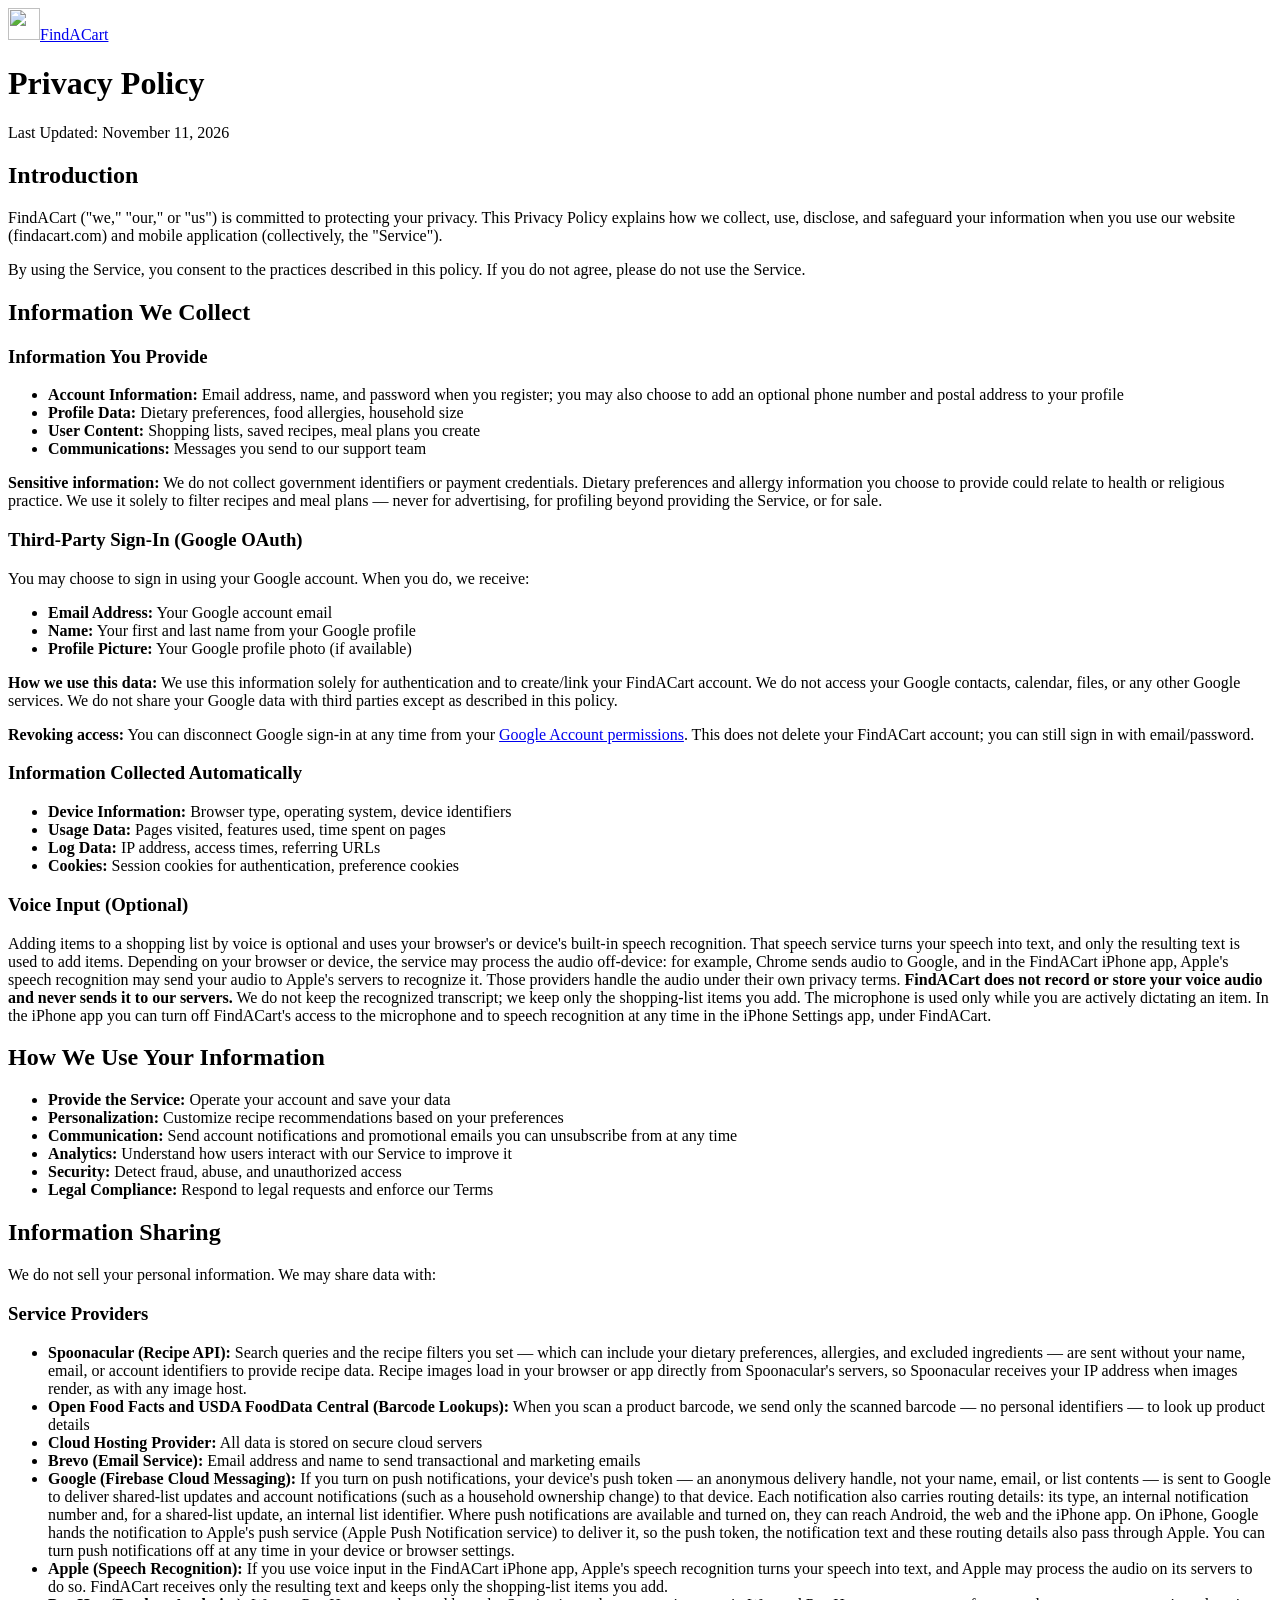
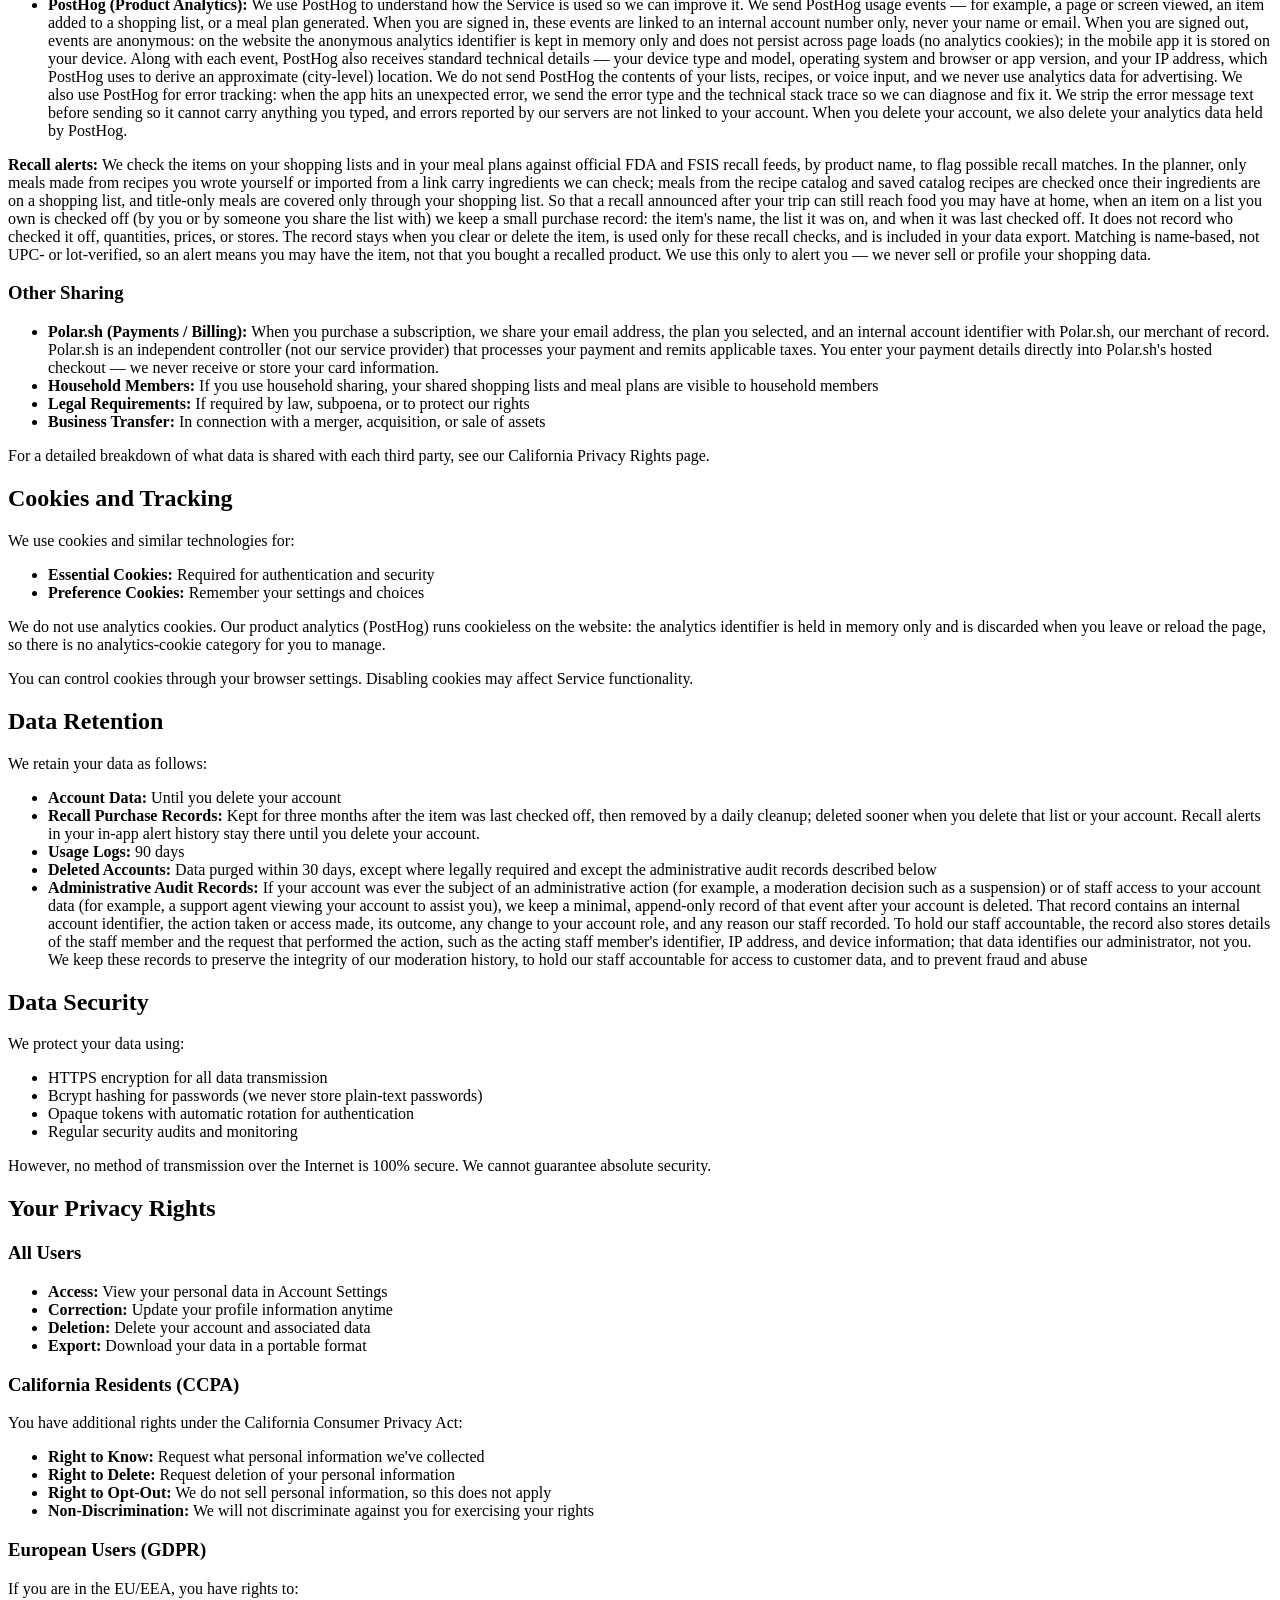
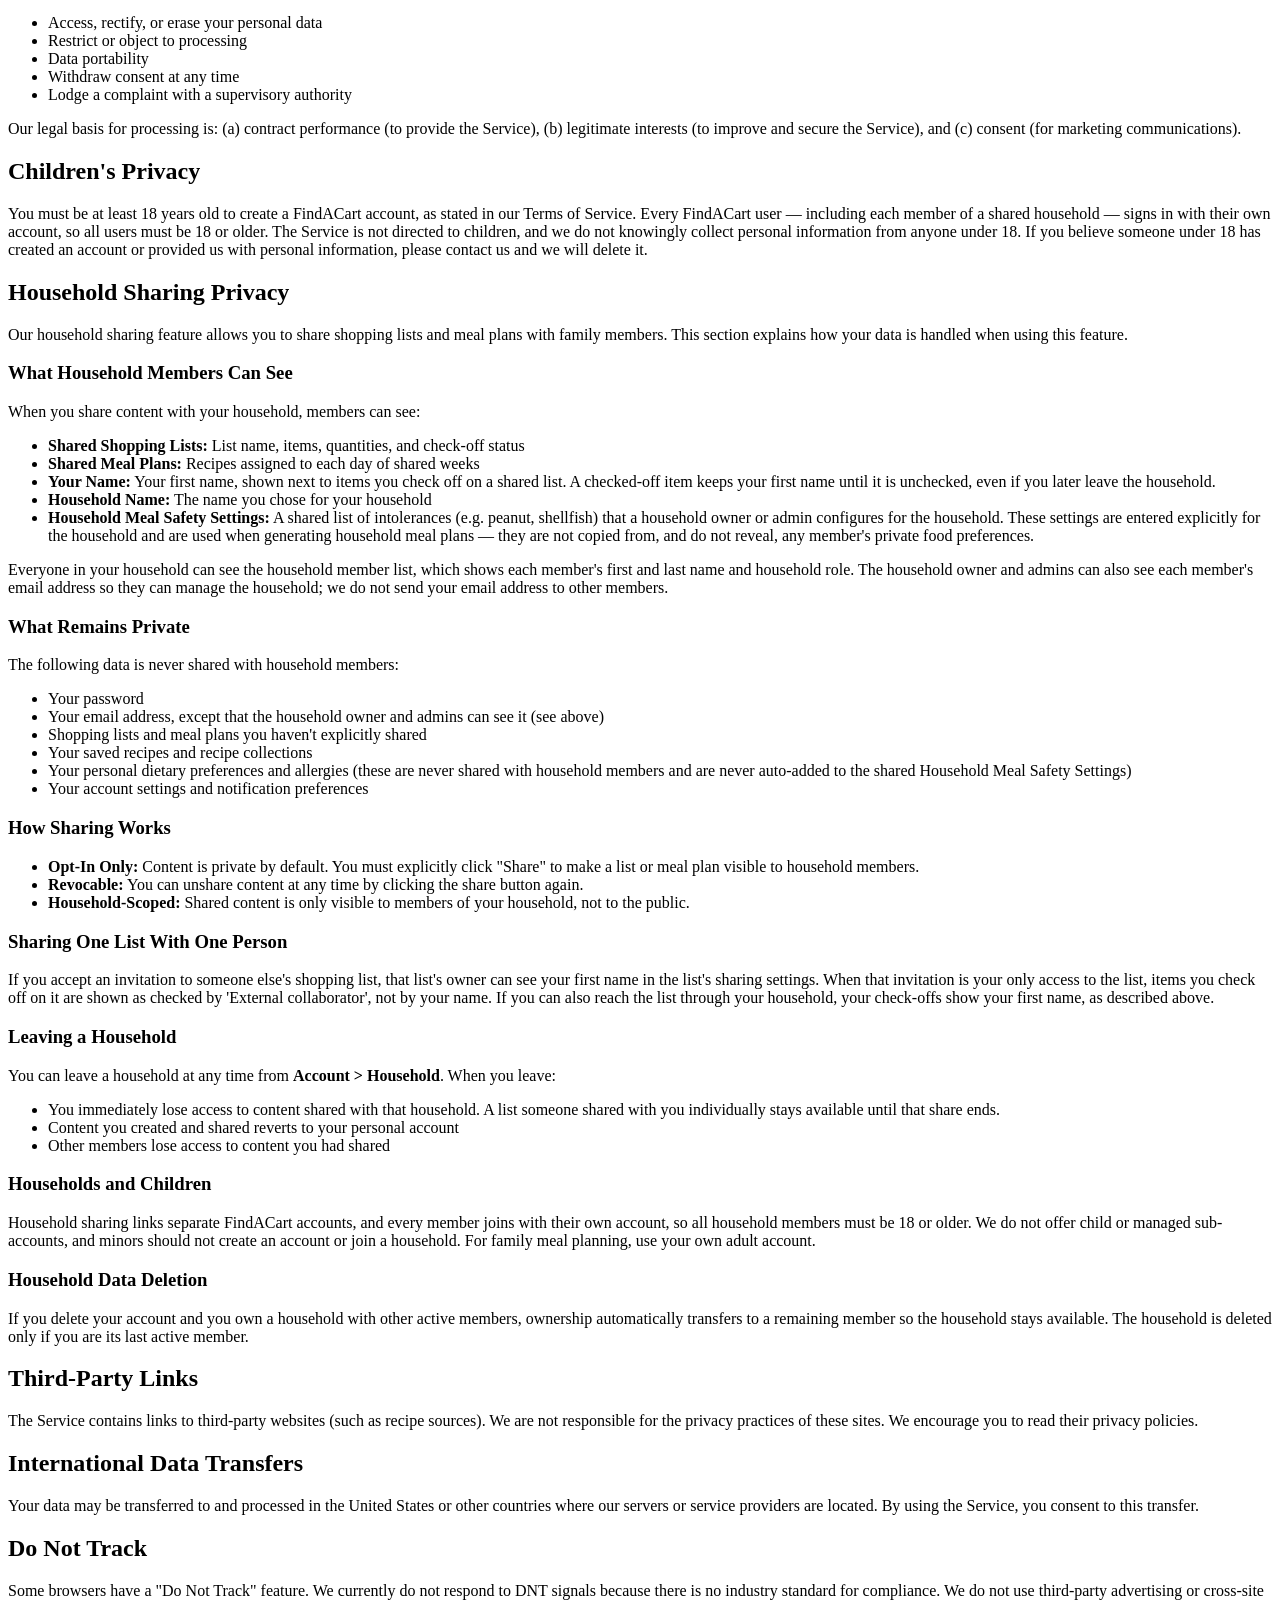
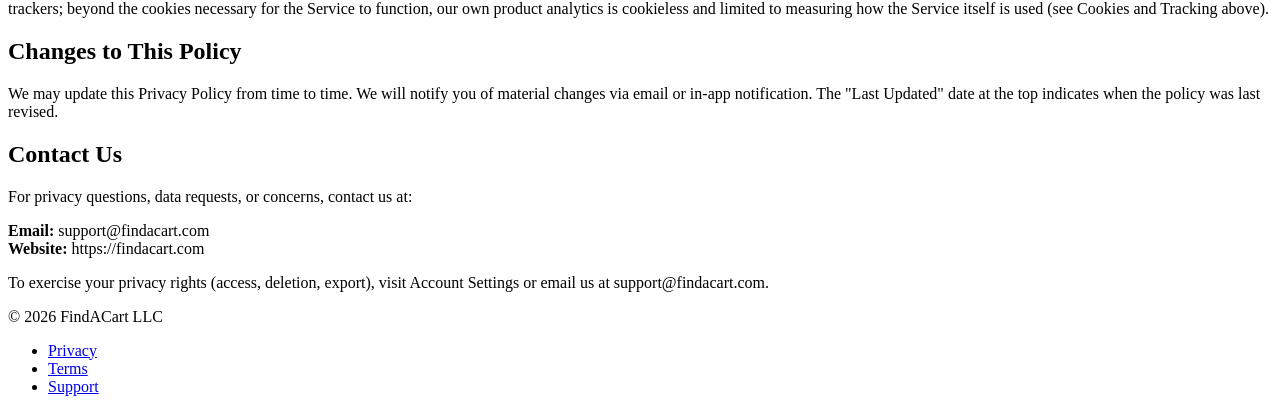
==== privacy/index.html @ 0ab5ac1d "fix: drop switched-off features from the privacy policy and terms Co-Authored-By: Claude Opus 5.5 <n" ====
<!doctype html>
<html lang="en">
<head>
<meta charset="utf-8">
<meta name="viewport" content="width=device-width, initial-scale=1">
<title>Privacy Policy - FindACart</title>
<meta name="description" content="Read FindACart's Privacy Policy to understand how we collect, use, and protect your personal data. Covers our website and mobile app.">
<meta name="robots" content="index, follow">
<link rel="canonical" href="https://findacart.com/privacy">
<meta property="og:type" content="website">
<meta property="og:url" content="https://findacart.com/privacy">
<meta property="og:title" content="Privacy Policy - FindACart">
<meta property="og:description" content="Read FindACart's Privacy Policy to understand how we collect, use, and protect your personal data. Covers our website and mobile app.">
<meta property="og:site_name" content="FindACart">
<meta name="theme-color" content="#fbf7f0" media="(prefers-color-scheme: light)">
<meta name="theme-color" content="#1c1a17" media="(prefers-color-scheme: dark)">
<link rel="icon" href="/favicon.svg" type="image/svg+xml">
<link rel="apple-touch-icon" href="/apple-touch-icon.png">
<link rel="preload" href="/fonts/AtkinsonHyperlegibleNext-variable.woff2" as="font" type="font/woff2" crossorigin>
<link rel="stylesheet" href="/styles.css">
</head>
<body>
<header>
<div class="wrap">
<a class="brand" href="/"><img src="/favicon.svg" alt="" width="32" height="32">FindACart</a>
</div>
</header>
<main class="wrap">
<h1>Privacy Policy</h1>
	<p>Last Updated: November 11, 2026</p>
	<div>
		<section>
			<h2>Introduction</h2>
			<p>
				FindACart ("we," "our," or "us") is committed to protecting your privacy. This Privacy
				Policy explains how we collect, use, disclose, and safeguard your information when you use
				our website (findacart.com) and mobile application (collectively, the "Service").
			</p>
			<p>
				By using the Service, you consent to the practices described in this policy. If you do not
				agree, please do not use the Service.
			</p>
		</section>
		<section>
			<h2>Information We Collect</h2>
			<h3>Information You Provide</h3>
			<ul>
				<li>
					<strong>Account Information:</strong> Email address, name, and password when you register; you
					may also choose to add an optional phone number and postal address to your profile
				</li>
				<li><strong>Profile Data:</strong> Dietary preferences, food allergies, household size</li>
				<li><strong>User Content:</strong> Shopping lists, saved recipes, meal plans you create</li>
				<li><strong>Communications:</strong> Messages you send to our support team</li>
			</ul>
			<p>
				<strong>Sensitive information:</strong> We do not collect government identifiers or payment credentials.
				Dietary preferences and allergy information you choose to provide could relate to health or religious
				practice. We use it solely to filter recipes and meal plans — never for advertising, for profiling
				beyond providing the Service, or for sale.
			</p>
			<h3>Third-Party Sign-In (Google OAuth)</h3>
			<p>You may choose to sign in using your Google account. When you do, we receive:</p>
			<ul>
				<li><strong>Email Address:</strong> Your Google account email</li>
				<li><strong>Name:</strong> Your first and last name from your Google profile</li>
				<li><strong>Profile Picture:</strong> Your Google profile photo (if available)</li>
			</ul>
			<p>
				<strong>How we use this data:</strong> We use this information solely for authentication and to
				create/link your FindACart account. We do not access your Google contacts, calendar, files, or
				any other Google services. We do not share your Google data with third parties except as described
				in this policy.
			</p>
			<p>
				<strong>Revoking access:</strong> You can disconnect Google sign-in at any time from your
				<a href="https://myaccount.google.com/permissions" rel="noopener">Google Account permissions</a>. This does not delete your FindACart account; you can still sign in with email/password.
			</p>
			<h3>Information Collected Automatically</h3>
			<ul>
				<li>
					<strong>Device Information:</strong> Browser type, operating system, device identifiers
				</li>
				<li><strong>Usage Data:</strong> Pages visited, features used, time spent on pages</li>
				<li><strong>Log Data:</strong> IP address, access times, referring URLs</li>
				<li><strong>Cookies:</strong> Session cookies for authentication, preference cookies</li>
			</ul>
			<h3>Voice Input (Optional)</h3>
			<p>
				Adding items to a shopping list by voice is optional and uses your browser's or device's
				built-in speech recognition. That speech service turns your speech into text, and only the
				resulting text is used to add items. Depending on your browser or device, the service may
				process the audio off-device: for example, Chrome sends audio to Google, and in the
				FindACart iPhone app, Apple's speech recognition may send your audio to Apple's servers to
				recognize it. Those providers handle the audio under their own privacy terms.
				<strong>FindACart does not record or store your voice audio and never sends it to our servers.</strong>
				We do not keep the recognized transcript; we keep only the shopping-list items you add. The microphone
				is used only while you are actively dictating an item. In the iPhone app you can turn off FindACart's
				access to the microphone and to speech recognition at any time in the iPhone Settings app, under
				FindACart.
			</p>
		</section>
		<section>
			<h2>How We Use Your Information</h2>
			<ul>
				<li>
					<strong>Provide the Service:</strong> Operate your account and save your data
				</li>
				<li>
					<strong>Personalization:</strong> Customize recipe recommendations based on your preferences
				</li>
				<li>
					<strong>Communication:</strong> Send account notifications and promotional emails you can unsubscribe
					from at any time
				</li>
				<li>
					<strong>Analytics:</strong> Understand how users interact with our Service to improve it
				</li>
				<li><strong>Security:</strong> Detect fraud, abuse, and unauthorized access</li>
				<li><strong>Legal Compliance:</strong> Respond to legal requests and enforce our Terms</li>
			</ul>
		</section>
		<section>
			<h2>Information Sharing</h2>
			<p>We do not sell your personal information. We may share data with:</p>
			<h3>Service Providers</h3>
			<ul>
				<li>
					<strong>Spoonacular (Recipe API):</strong> Search queries and the recipe filters you set — which
					can include your dietary preferences, allergies, and excluded ingredients — are sent without
					your name, email, or account identifiers to provide recipe data. Recipe images load in your
					browser or app directly from Spoonacular's servers, so Spoonacular receives your IP address
					when images render, as with any image host.
				</li>
				<li>
					<strong>Open Food Facts and USDA FoodData Central (Barcode Lookups):</strong> When you scan
					a product barcode, we send only the scanned barcode — no personal identifiers — to look up product
					details
				</li>
				<li><strong>Cloud Hosting Provider:</strong> All data is stored on secure cloud servers</li>
				<li>
					<strong>Brevo (Email Service):</strong> Email address and name to send transactional and marketing
					emails
				</li>
				<li>
					<strong>Google (Firebase Cloud Messaging):</strong> If you turn on push notifications, your
					device's push token — an anonymous delivery handle, not your name, email, or list contents —
					is sent to Google to deliver shared-list updates and account notifications (such as a household
					ownership change) to that device. Each notification also carries routing details: its type,
					an internal notification number and, for a shared-list update, an internal list identifier.
					Where push notifications are available and turned on, they can reach Android, the web and the
					iPhone app. On iPhone, Google hands the notification to Apple's push service (Apple Push Notification
					service) to deliver it, so the push token, the notification text and these routing details also
					pass through Apple. You can turn push notifications off at any time in your device or browser
					settings.
				</li>
				<li>
					<strong>Apple (Speech Recognition):</strong> If you use voice input in the FindACart iPhone
					app, Apple's speech recognition turns your speech into text, and Apple may process the audio
					on its servers to do so. FindACart receives only the resulting text and keeps only the shopping-list
					items you add.
				</li>
				<li>
					<strong>PostHog (Product Analytics):</strong> We use PostHog to understand how the Service is
					used so we can improve it. We send PostHog usage events — for example, a page or screen viewed,
					an item added to a shopping list, or a meal plan generated. When you are signed in, these events
					are linked to an internal account number only, never your name or email. When you are signed
					out, events are anonymous: on the website the anonymous analytics identifier is kept in memory
					only and does not persist across page loads (no analytics cookies); in the mobile app it is
					stored on your device. Along with each event, PostHog also receives standard technical details
					— your device type and model, operating system and browser or app version, and your IP address,
					which PostHog uses to derive an approximate (city-level) location. We do not send PostHog the
					contents of your lists, recipes, or voice input, and we never use analytics data for advertising.
					We also use PostHog for error tracking: when the app hits an unexpected error, we send the error
					type and the technical stack trace so we can diagnose and fix it. We strip the error message
					text before sending so it cannot carry anything you typed, and errors reported by our servers
					are not linked to your account. When you delete your account, we also delete your analytics
					data held by PostHog.
				</li>
			</ul>
			<p>
				<strong>Recall alerts:</strong> We check the items on your shopping lists and in your meal plans
				against official FDA and FSIS recall feeds, by product name, to flag possible recall matches.
				In the planner, only meals made from recipes you wrote yourself or imported from a link carry
				ingredients we can check; meals from the recipe catalog and saved catalog recipes are checked
				once their ingredients are on a shopping list, and title-only meals are covered only through your
				shopping list. So that a recall announced after your trip can still reach food you may have at
				home, when an item on a list you own is checked off (by you or by someone you share the list with)
				we keep a small purchase record: the item's name, the list it was on, and when it was last checked
				off. It does not record who checked it off, quantities, prices, or stores. The record stays when
				you clear or delete the item, is used only for these recall checks, and is included in your data
				export. Matching is name-based, not UPC- or lot-verified, so an alert means you may have the item,
				not that you bought a recalled product. We use this only to alert you — we never sell or profile
				your shopping data.
			</p>
			<h3>Other Sharing</h3>
			<ul>
				<li>
					<strong>Polar.sh (Payments / Billing):</strong> When you purchase a subscription, we share your
					email address, the plan you selected, and an internal account identifier with Polar.sh, our
					merchant of record. Polar.sh is an independent controller (not our service provider) that processes
					your payment and remits applicable taxes. You enter your payment details directly into Polar.sh's
					hosted checkout — we never receive or store your card information.
				</li>
				<li>
					<strong>Household Members:</strong> If you use household sharing, your shared shopping lists
					and meal plans are visible to household members
				</li>
				<li>
					<strong>Legal Requirements:</strong> If required by law, subpoena, or to protect our rights
				</li>
				<li>
					<strong>Business Transfer:</strong> In connection with a merger, acquisition, or sale of assets
				</li>
			</ul>
			<p>
				For a detailed breakdown of what data is shared with each third party, see our
				California Privacy Rights page.
			</p>
		</section>
		<section>
			<h2>Cookies and Tracking</h2>
			<p>We use cookies and similar technologies for:</p>
			<ul>
				<li><strong>Essential Cookies:</strong> Required for authentication and security</li>
				<li><strong>Preference Cookies:</strong> Remember your settings and choices</li>
			</ul>
			<p>
				We do not use analytics cookies. Our product analytics (PostHog) runs cookieless on the
				website: the analytics identifier is held in memory only and is discarded when you leave or
				reload the page, so there is no analytics-cookie category for you to manage.
			</p>
			<p>
				You can control cookies through your browser settings. Disabling cookies may affect Service
				functionality.
			</p>
		</section>
		<section>
			<h2>Data Retention</h2>
			<p>We retain your data as follows:</p>
			<ul>
				<li><strong>Account Data:</strong> Until you delete your account</li>
				<li>
					<strong>Recall Purchase Records:</strong> Kept for three months after the item was last checked
					off, then removed by a daily cleanup; deleted sooner when you delete that list or your account.
					Recall alerts in your in-app alert history stay there until you delete your account.
				</li>
				<li><strong>Usage Logs:</strong> 90 days</li>
				<li>
					<strong>Deleted Accounts:</strong> Data purged within 30 days, except where legally required
					and except the administrative audit records described below
				</li>
				<li>
					<strong>Administrative Audit Records:</strong> If your account was ever the subject of an administrative
					action (for example, a moderation decision such as a suspension) or of staff access to your
					account data (for example, a support agent viewing your account to assist you), we keep a minimal,
					append-only record of that event after your account is deleted. That record contains an internal
					account identifier, the action taken or access made, its outcome, any change to your account
					role, and any reason our staff recorded. To hold our staff accountable, the record also stores
					details of the staff member and the request that performed the action, such as the acting staff
					member's identifier, IP address, and device information; that data identifies our administrator,
					not you. We keep these records to preserve the integrity of our moderation history, to hold
					our staff accountable for access to customer data, and to prevent fraud and abuse
				</li>
			</ul>
		</section>
		<section>
			<h2>Data Security</h2>
			<p>We protect your data using:</p>
			<ul>
				<li>HTTPS encryption for all data transmission</li>
				<li>Bcrypt hashing for passwords (we never store plain-text passwords)</li>
				<li>Opaque tokens with automatic rotation for authentication</li>
				<li>Regular security audits and monitoring</li>
			</ul>
			<p>
				However, no method of transmission over the Internet is 100% secure. We cannot guarantee
				absolute security.
			</p>
		</section>
		<section>
			<h2>Your Privacy Rights</h2>
			<h3>All Users</h3>
			<ul>
				<li><strong>Access:</strong> View your personal data in Account Settings</li>
				<li><strong>Correction:</strong> Update your profile information anytime</li>
				<li><strong>Deletion:</strong> Delete your account and associated data</li>
				<li><strong>Export:</strong> Download your data in a portable format</li>
			</ul>
			<h3>California Residents (CCPA)</h3>
			<p>You have additional rights under the California Consumer Privacy Act:</p>
			<ul>
				<li><strong>Right to Know:</strong> Request what personal information we've collected</li>
				<li><strong>Right to Delete:</strong> Request deletion of your personal information</li>
				<li>
					<strong>Right to Opt-Out:</strong> We do not sell personal information, so this does not apply
				</li>
				<li>
					<strong>Non-Discrimination:</strong> We will not discriminate against you for exercising your
					rights
				</li>
			</ul>
			<h3>European Users (GDPR)</h3>
			<p>If you are in the EU/EEA, you have rights to:</p>
			<ul>
				<li>Access, rectify, or erase your personal data</li>
				<li>Restrict or object to processing</li>
				<li>Data portability</li>
				<li>Withdraw consent at any time</li>
				<li>Lodge a complaint with a supervisory authority</li>
			</ul>
			<p>
				Our legal basis for processing is: (a) contract performance (to provide the Service), (b)
				legitimate interests (to improve and secure the Service), and (c) consent (for marketing
				communications).
			</p>
		</section>
		<section>
			<h2>Children's Privacy</h2>
			<p>
				You must be at least 18 years old to create a FindACart account, as stated in our Terms of
				Service. Every FindACart user — including each member of a shared household — signs in with
				their own account, so all users must be 18 or older. The Service is not directed to
				children, and we do not knowingly collect personal information from anyone under 18. If you
				believe someone under 18 has created an account or provided us with personal information,
				please contact us and we will delete it.
			</p>
		</section>
		<section>
			<h2>Household Sharing Privacy</h2>
			<p>
				Our household sharing feature allows you to share shopping lists and meal plans with family
				members. This section explains how your data is handled when using this feature.
			</p>
			<h3>What Household Members Can See</h3>
			<p>When you share content with your household, members can see:</p>
			<ul>
				<li>
					<strong>Shared Shopping Lists:</strong> List name, items, quantities, and check-off status
				</li>
				<li><strong>Shared Meal Plans:</strong> Recipes assigned to each day of shared weeks</li>
				<li>
					<strong>Your Name:</strong> Your first name, shown next to items you check off on a shared list.
					A checked-off item keeps your first name until it is unchecked, even if you later leave the
					household.
				</li>
				<li><strong>Household Name:</strong> The name you chose for your household</li>
				<li>
					<strong>Household Meal Safety Settings:</strong> A shared list of intolerances (e.g. peanut,
					shellfish) that a household owner or admin configures for the household. These settings are
					entered explicitly for the household and are used when generating household meal plans — they
					are not copied from, and do not reveal, any member's private food preferences.
				</li>
			</ul>
			<p>
				Everyone in your household can see the household member list, which shows each member's
				first and last name and household role. The household owner and admins can also see each
				member's email address so they can manage the household; we do not send your email address
				to other members.
			</p>
			<h3>What Remains Private</h3>
			<p>The following data is never shared with household members:</p>
			<ul>
				<li>Your password</li>
				<li>
					Your email address, except that the household owner and admins can see it (see above)
				</li>
				<li>Shopping lists and meal plans you haven't explicitly shared</li>
				<li>Your saved recipes and recipe collections</li>
				<li>
					Your personal dietary preferences and allergies (these are never shared with household
					members and are never auto-added to the shared Household Meal Safety Settings)
				</li>
				<li>Your account settings and notification preferences</li>
			</ul>
			<h3>How Sharing Works</h3>
			<ul>
				<li>
					<strong>Opt-In Only:</strong> Content is private by default. You must explicitly click "Share"
					to make a list or meal plan visible to household members.
				</li>
				<li>
					<strong>Revocable:</strong> You can unshare content at any time by clicking the share button
					again.
				</li>
				<li>
					<strong>Household-Scoped:</strong> Shared content is only visible to members of your household,
					not to the public.
				</li>
			</ul>
			<h3>Sharing One List With One Person</h3>
			<p>
				If you accept an invitation to someone else's shopping list, that list's owner can see your
				first name in the list's sharing settings. When that invitation is your only access to the
				list, items you check off on it are shown as checked by 'External collaborator', not by your
				name. If you can also reach the list through your household, your check-offs show your first
				name, as described above.
			</p>
			<h3>Leaving a Household</h3>
			<p>
				You can leave a household at any time from <strong>Account &gt; Household</strong>. When you
				leave:
			</p>
			<ul>
				<li>
					You immediately lose access to content shared with that household. A list someone shared
					with you individually stays available until that share ends.
				</li>
				<li>Content you created and shared reverts to your personal account</li>
				<li>Other members lose access to content you had shared</li>
			</ul>
			<h3>Households and Children</h3>
			<p>
				Household sharing links separate FindACart accounts, and every member joins with their own
				account, so all household members must be 18 or older. We do not offer child or managed
				sub-accounts, and minors should not create an account or join a household. For family meal
				planning, use your own adult account.
			</p>
			<h3>Household Data Deletion</h3>
			<p>
				If you delete your account and you own a household with other active members, ownership
				automatically transfers to a remaining member so the household stays available. The
				household is deleted only if you are its last active member.
			</p>
		</section>
		<section>
			<h2>Third-Party Links</h2>
			<p>
				The Service contains links to third-party websites (such as recipe sources). We are not
				responsible for the privacy practices of these sites. We encourage you to read their privacy
				policies.
			</p>
		</section>
		<section>
			<h2>International Data Transfers</h2>
			<p>
				Your data may be transferred to and processed in the United States or other countries where
				our servers or service providers are located. By using the Service, you consent to this
				transfer.
			</p>
		</section>
		<section>
			<h2>Do Not Track</h2>
			<p>
				Some browsers have a "Do Not Track" feature. We currently do not respond to DNT signals
				because there is no industry standard for compliance. We do not use third-party advertising
				or cross-site trackers; beyond the cookies necessary for the Service to function, our own
				product analytics is cookieless and limited to measuring how the Service itself is used (see
				Cookies and Tracking above).
			</p>
		</section>
		<section>
			<h2>Changes to This Policy</h2>
			<p>
				We may update this Privacy Policy from time to time. We will notify you of material changes
				via email or in-app notification. The "Last Updated" date at the top indicates when the
				policy was last revised.
			</p>
		</section>
		<section>
			<h2>Contact Us</h2>
			<p>For privacy questions, data requests, or concerns, contact us at:</p>
			<p>
				<strong>Email:</strong> support@findacart.com<br />
				<strong>Website:</strong> https://findacart.com
			</p>
			<p>
				To exercise your privacy rights (access, deletion, export), visit
				Account Settings
				or email us at support@findacart.com.
			</p>
		</section>
	</div>

</main>
<footer>
<div class="wrap">
<p>&copy; 2026 FindACart LLC</p>
<nav aria-label="Legal and support">
<ul>
<li><a href="/privacy">Privacy</a></li>
<li><a href="/terms">Terms</a></li>
<li><a href="/support">Support</a></li>
</ul>
</nav>
</div>
</footer>
</body>
</html>
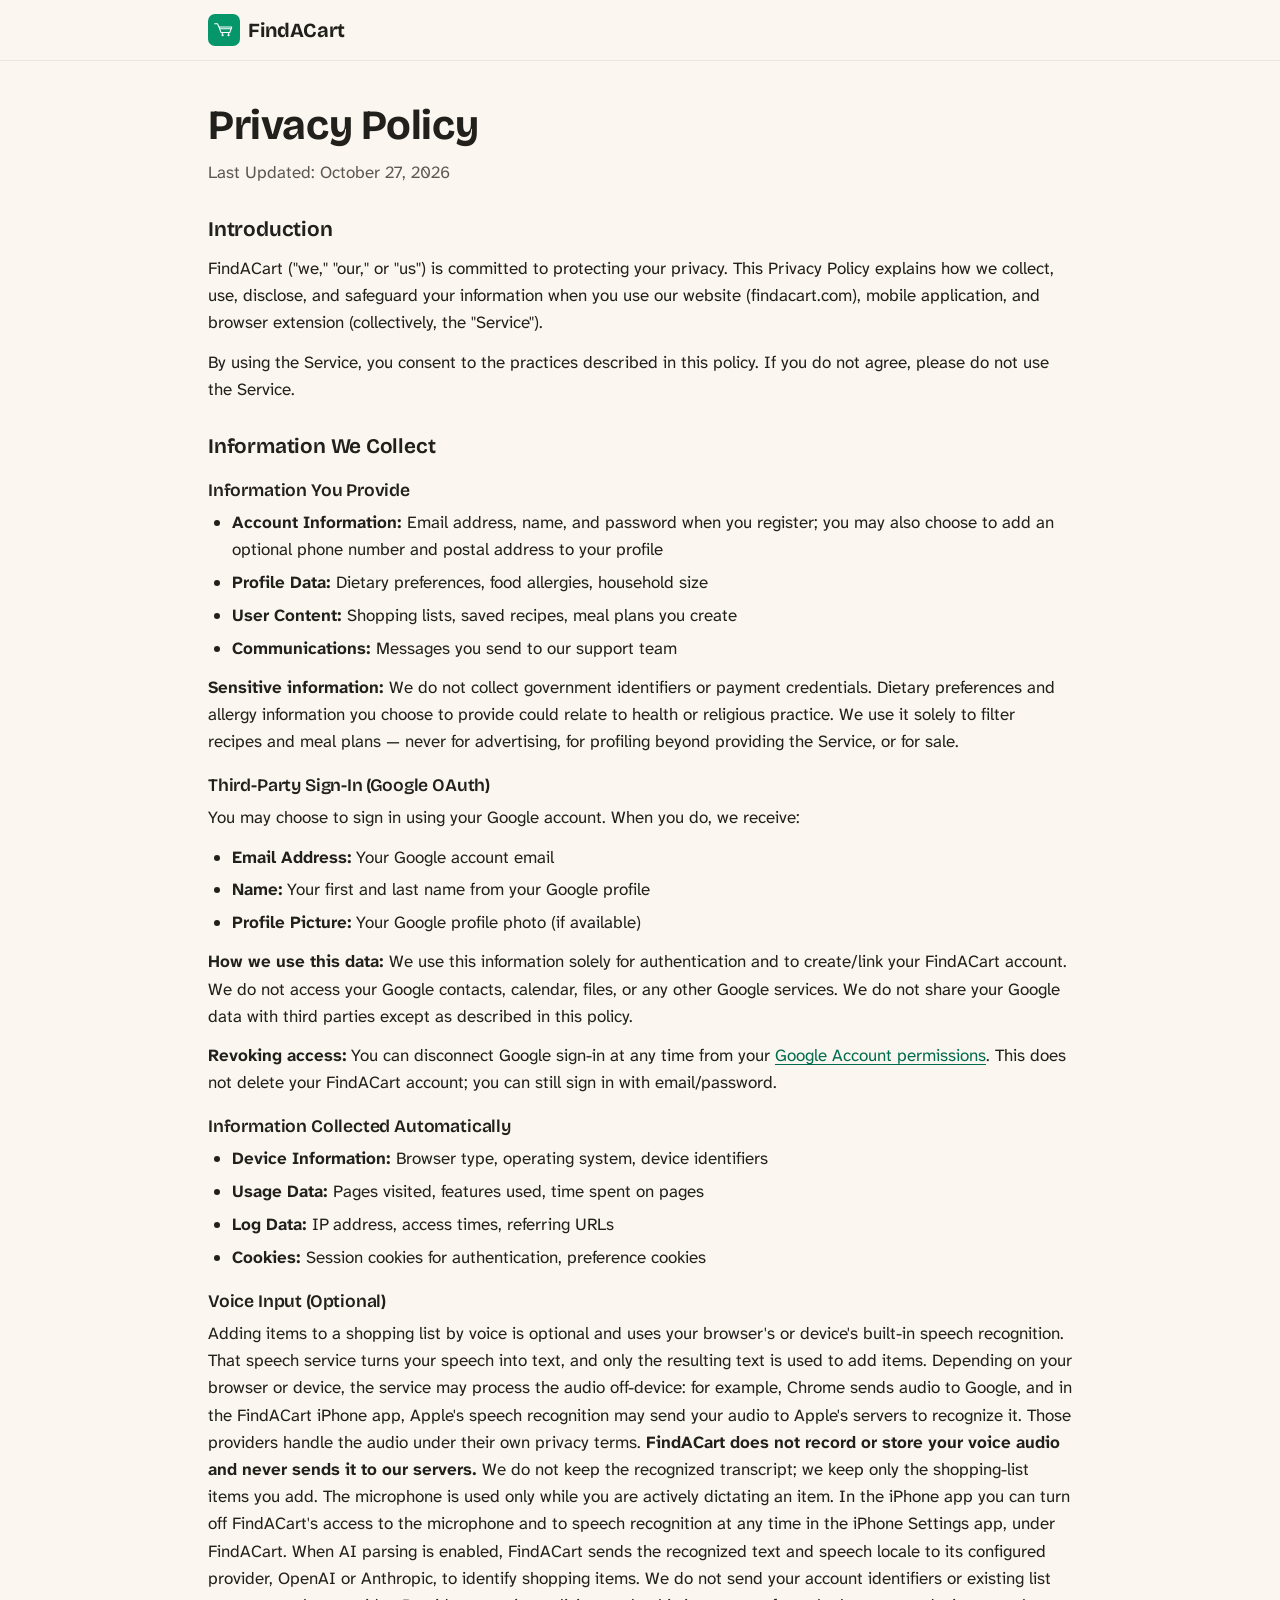
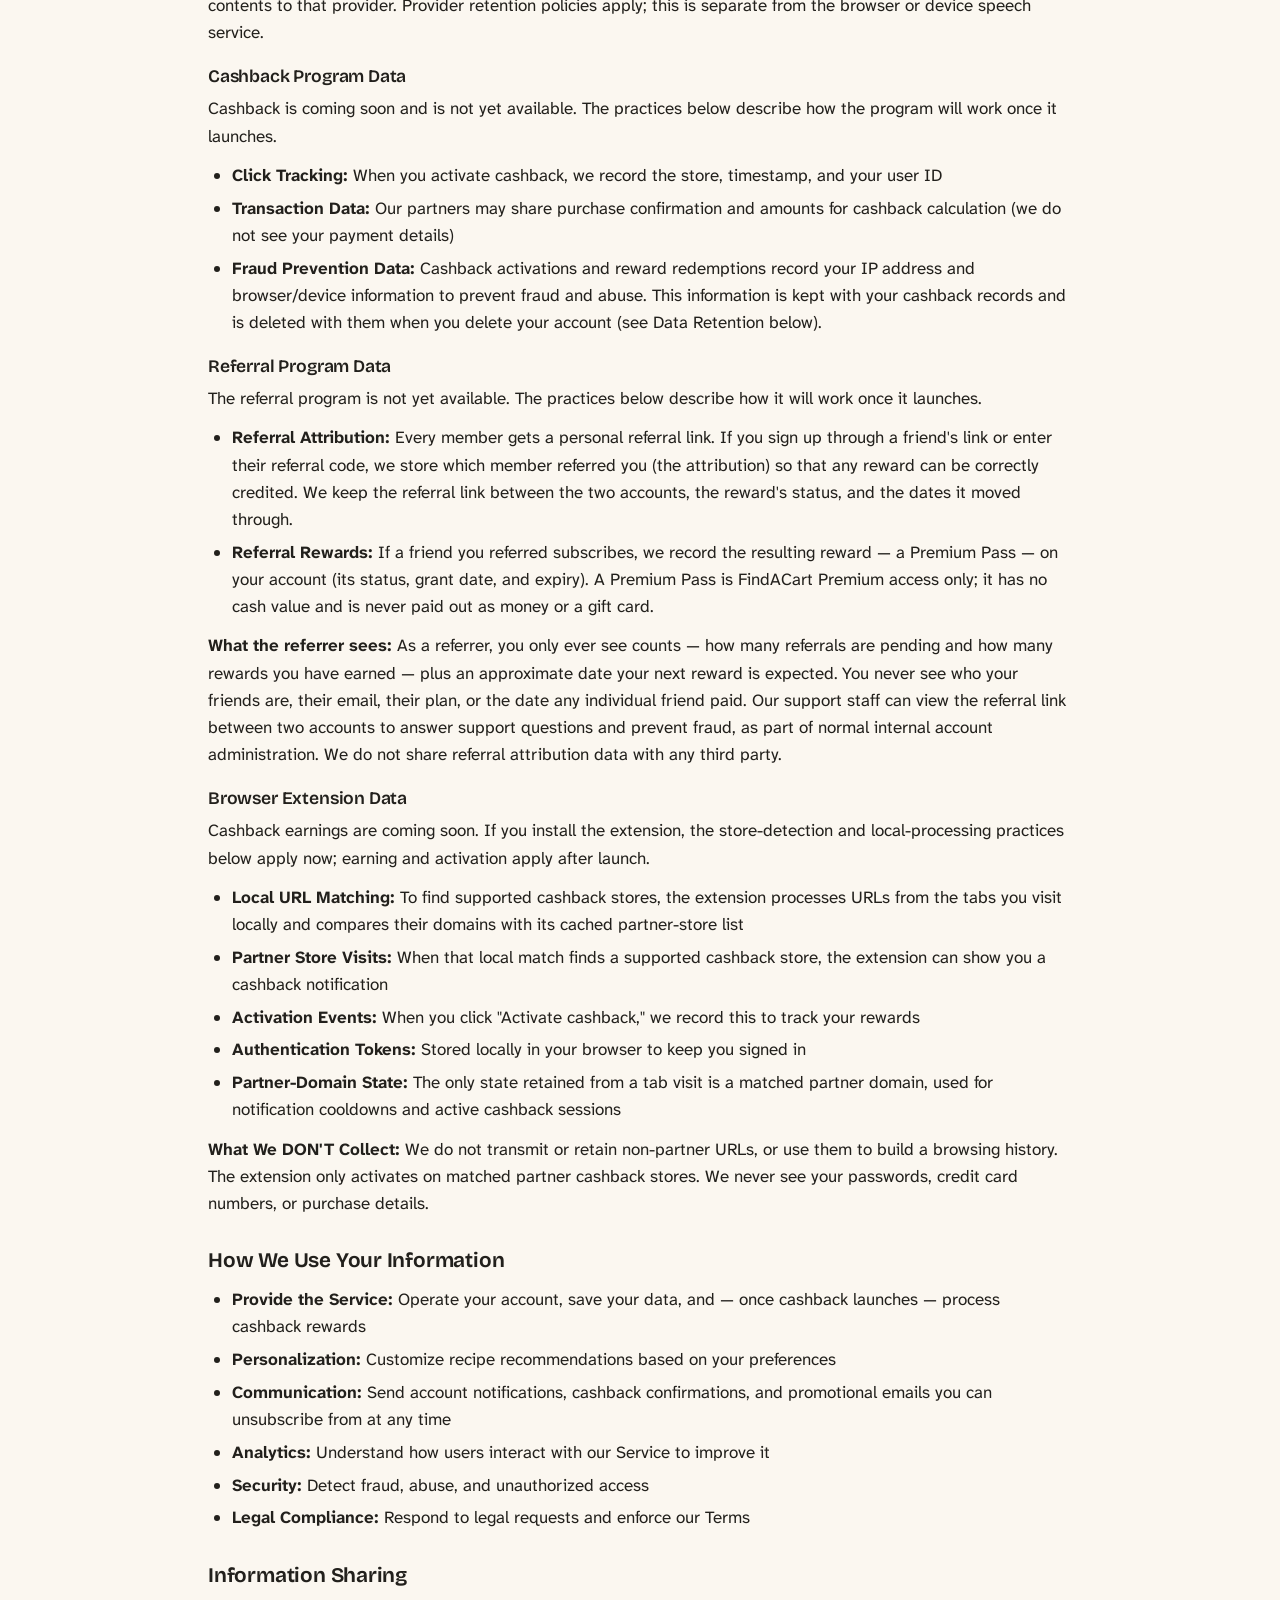
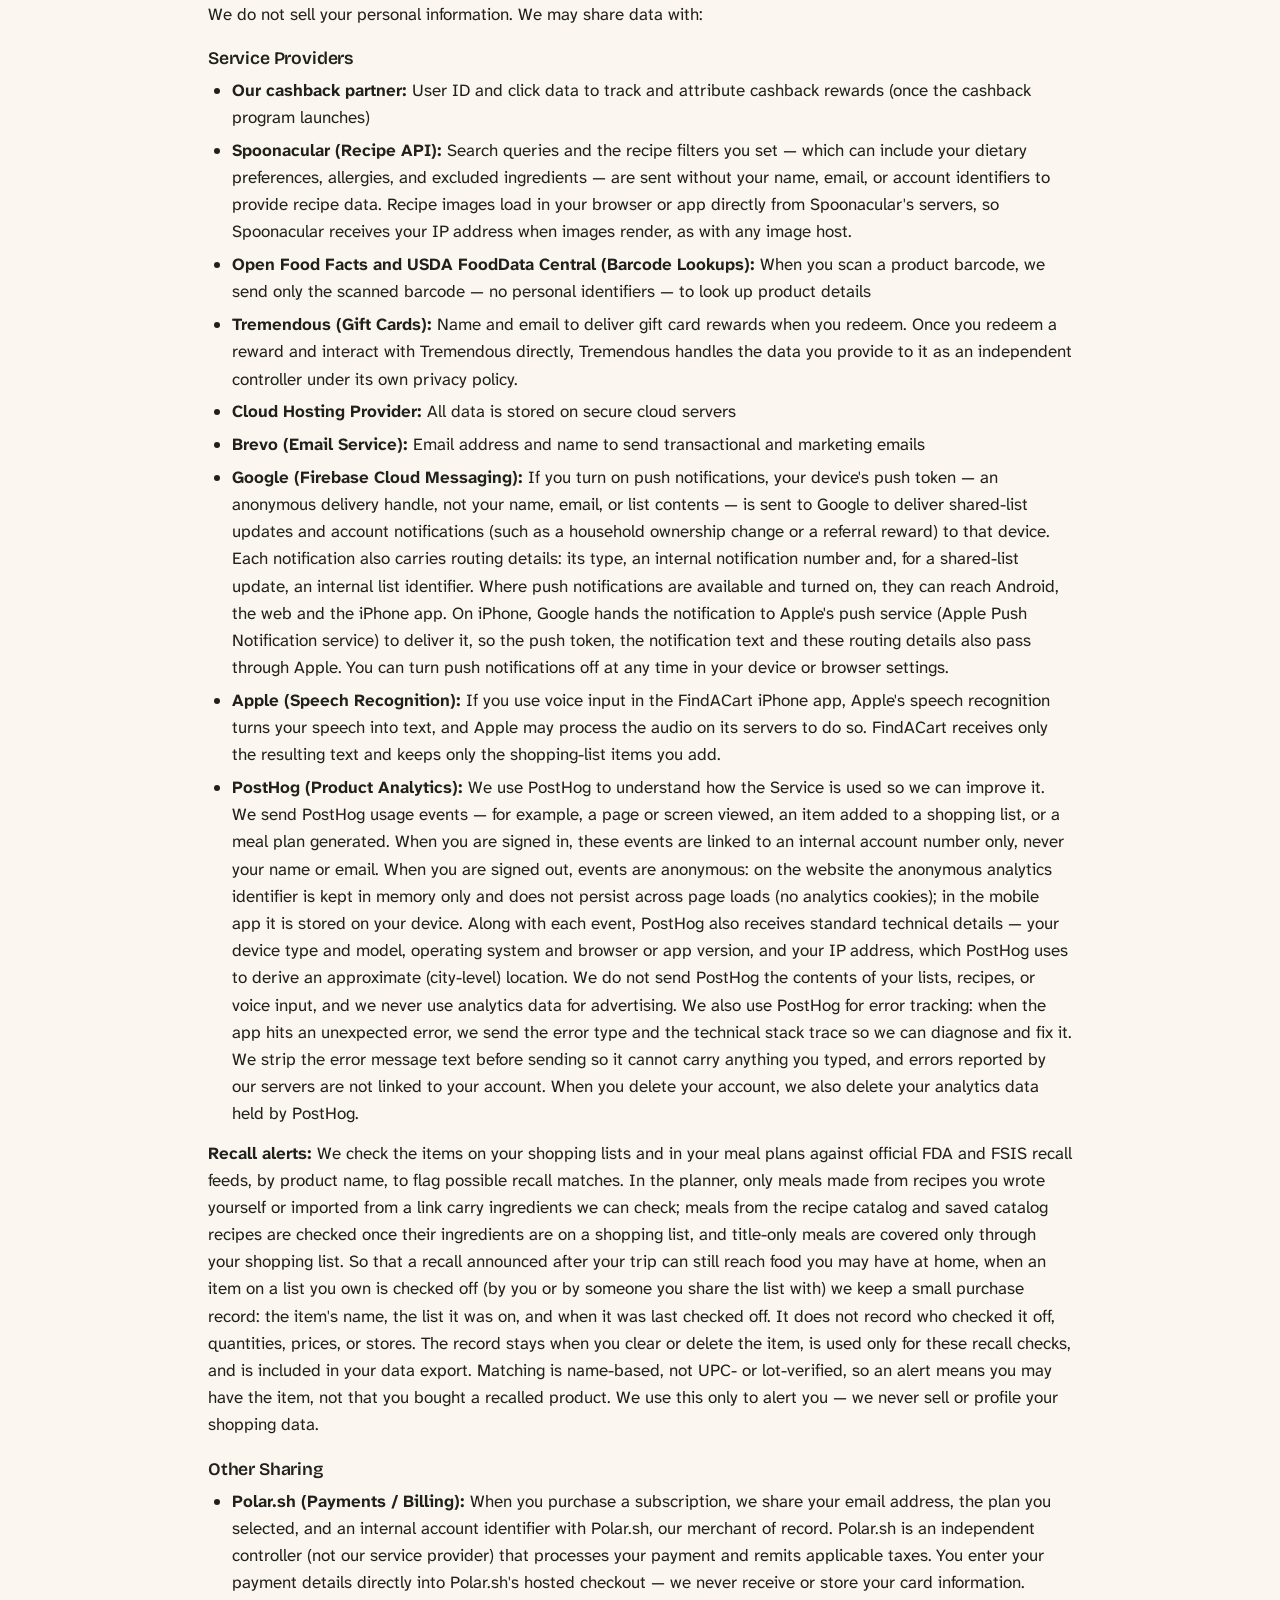
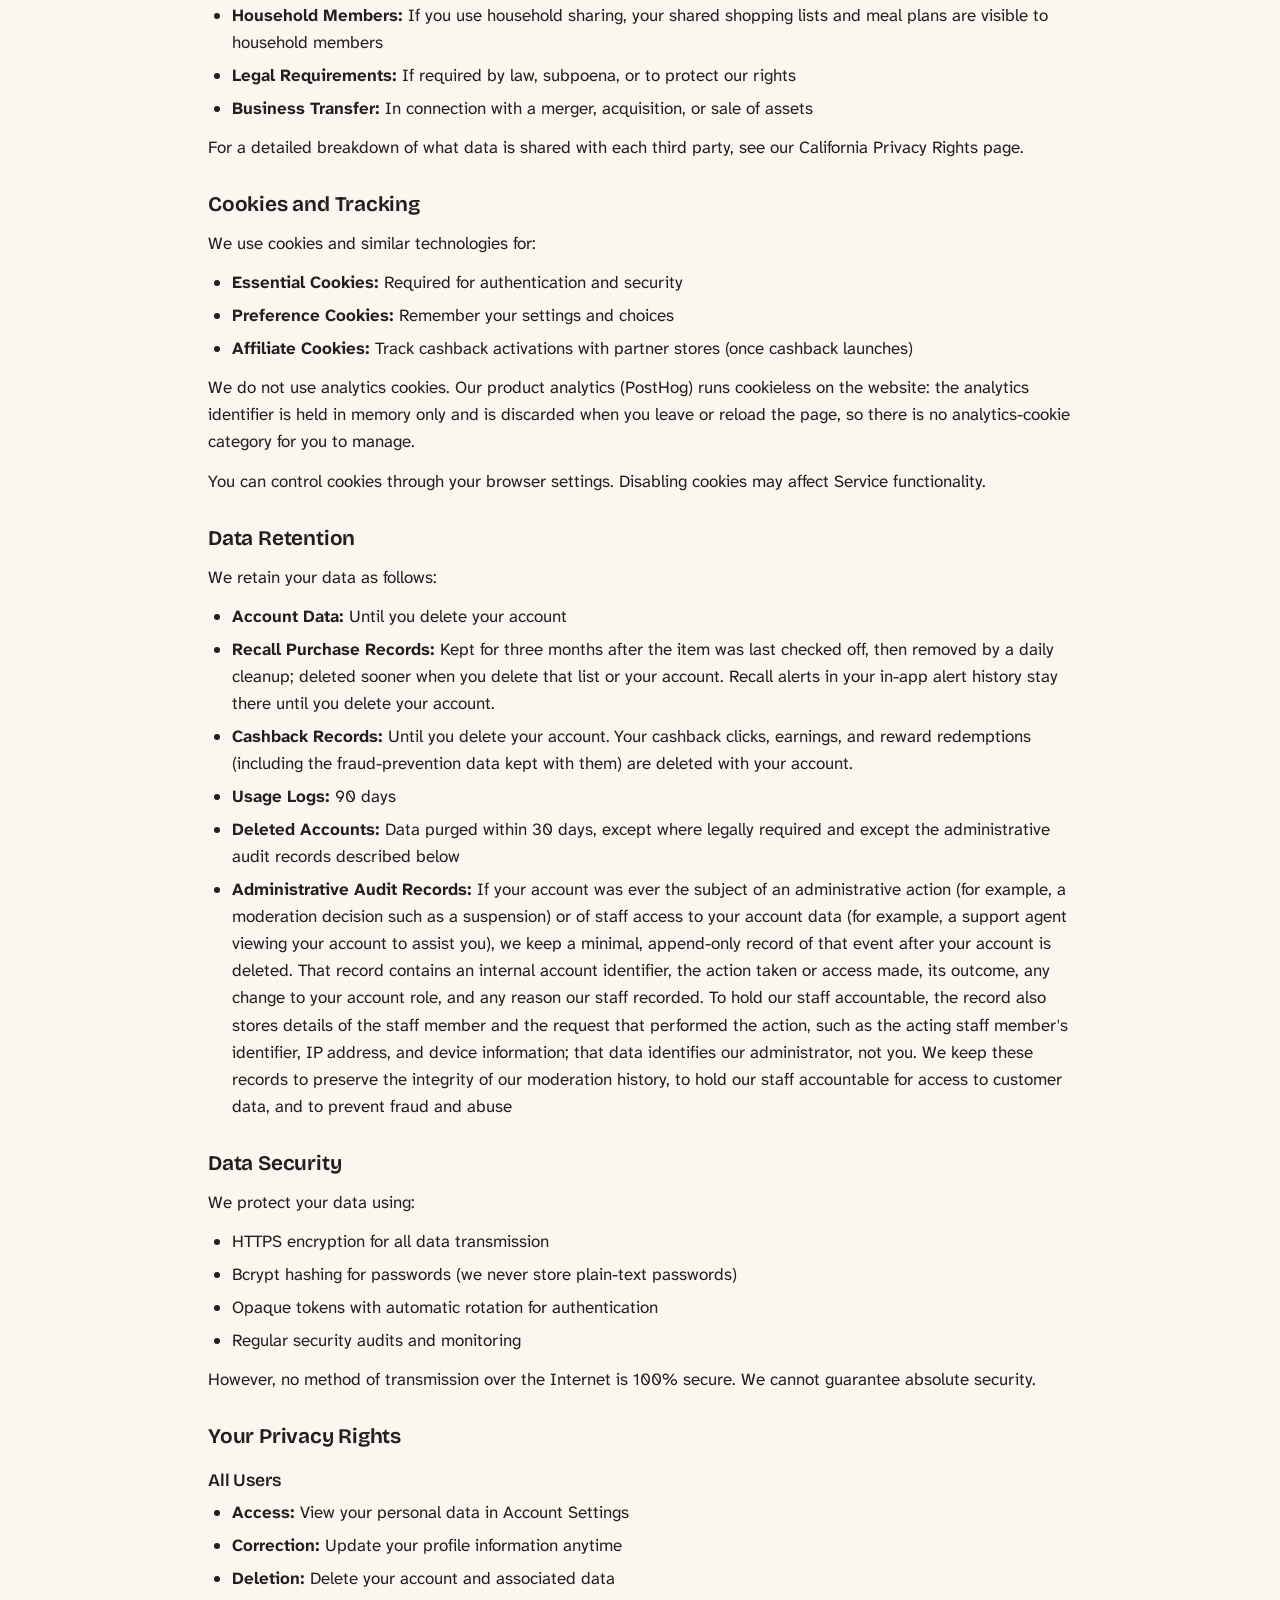
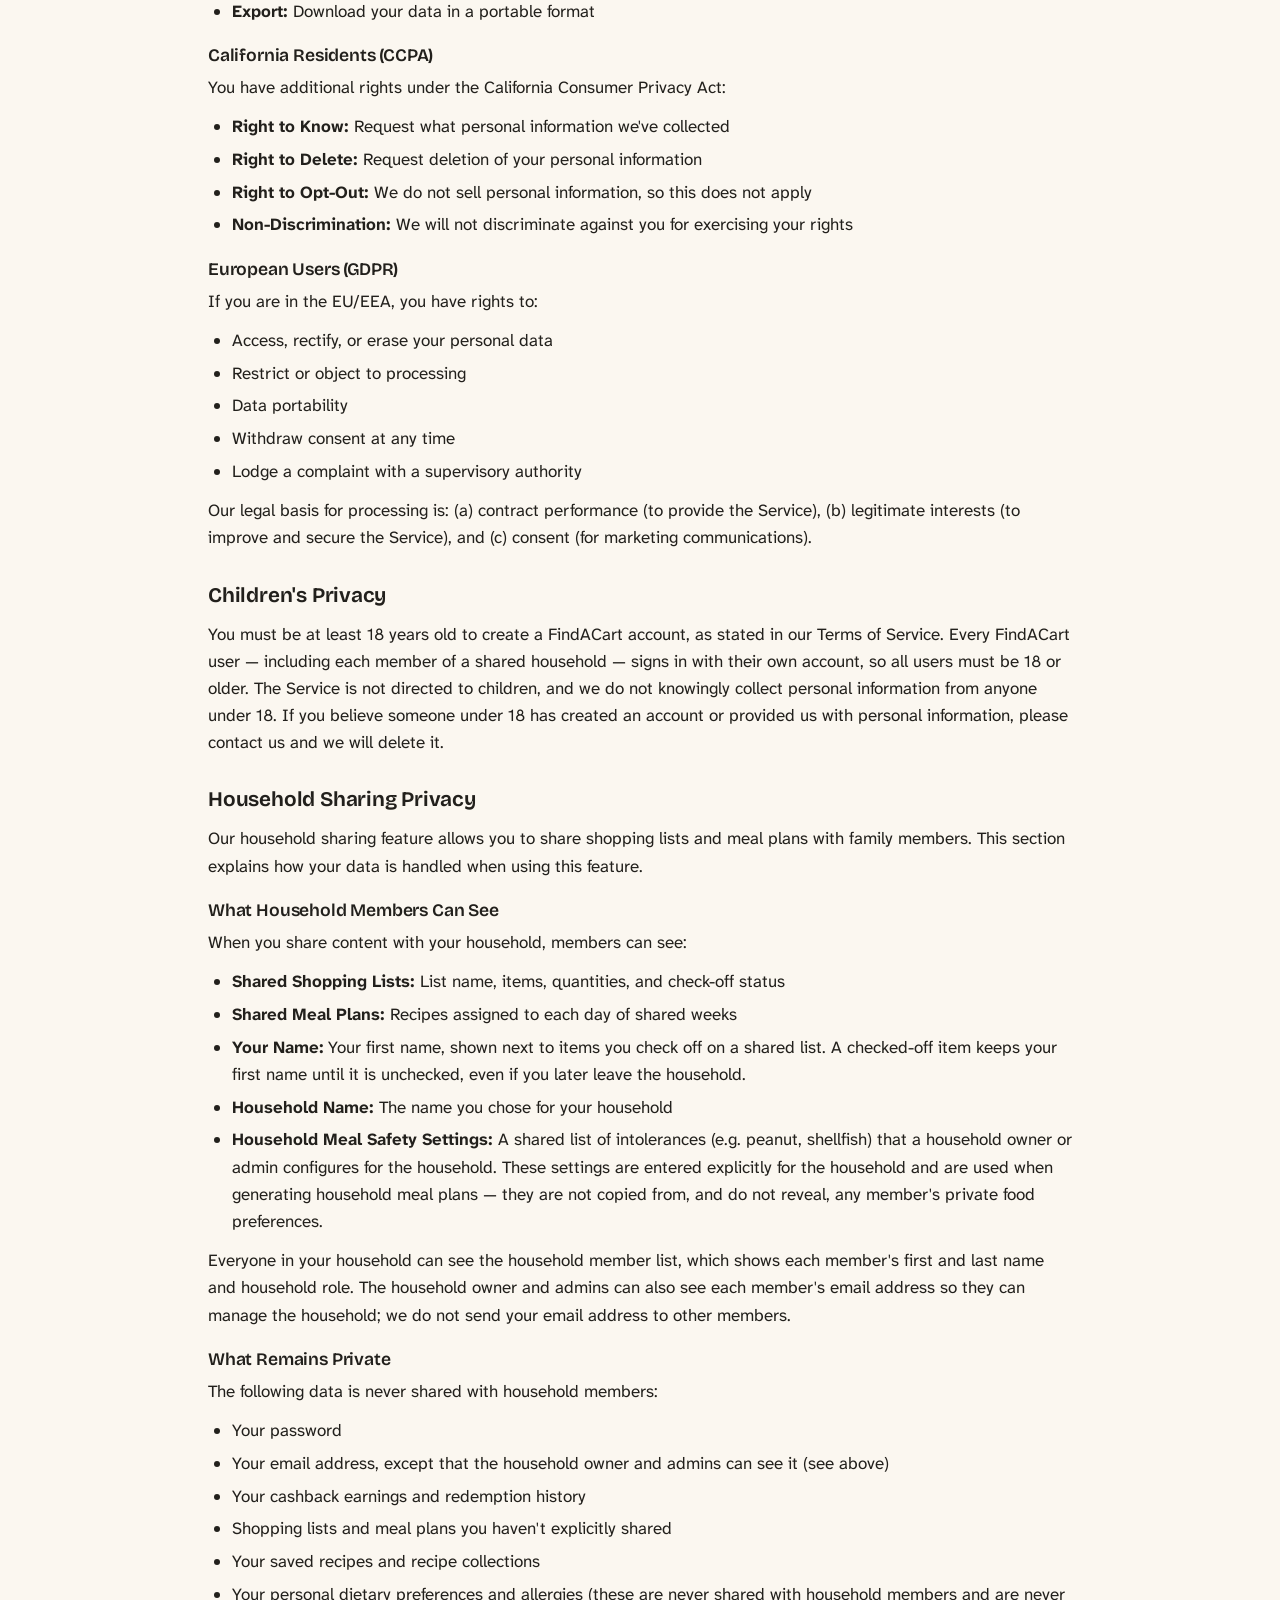
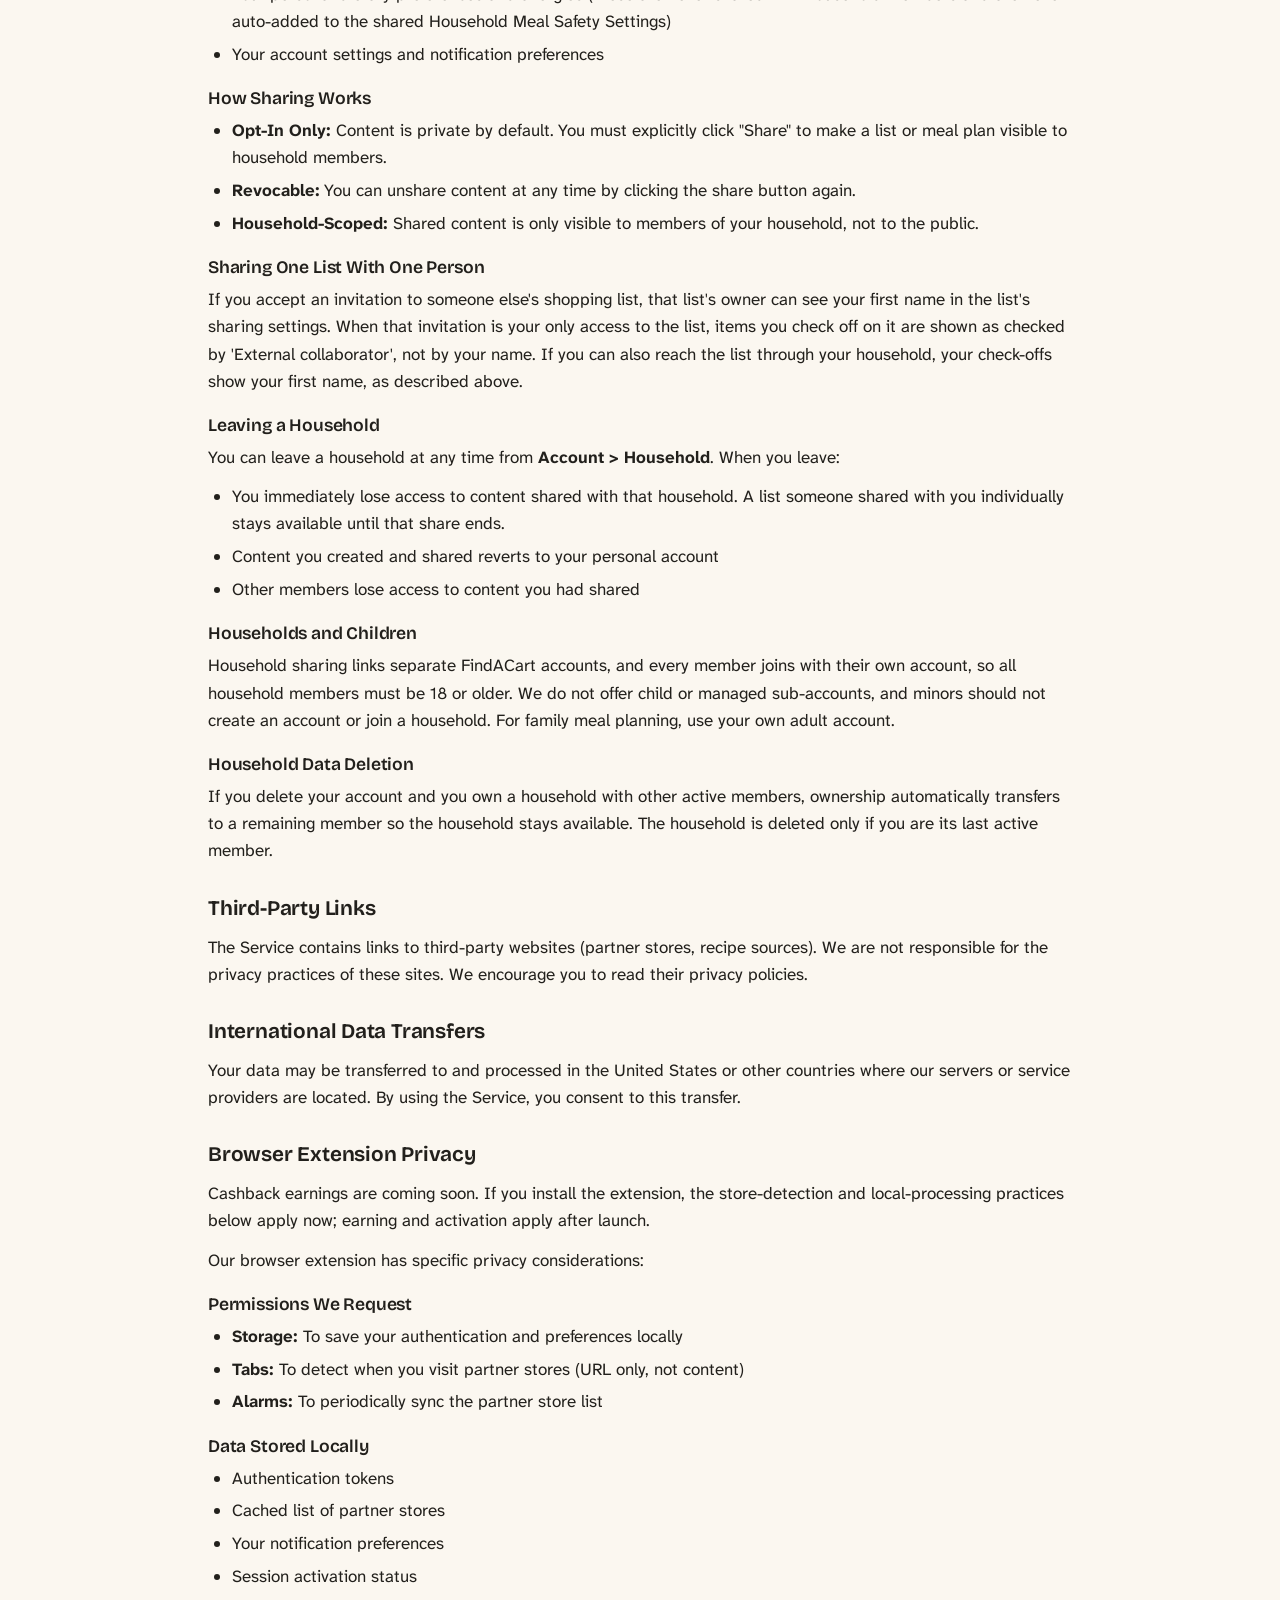
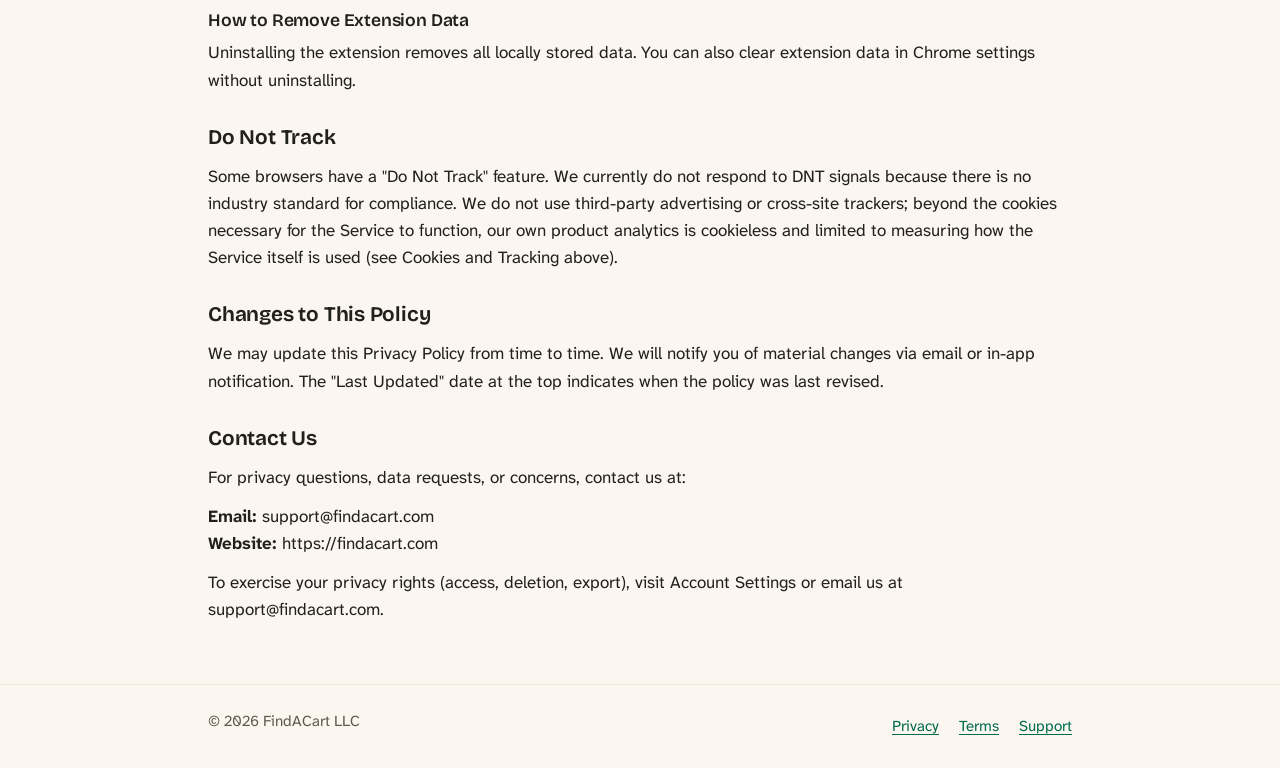
==== commit 362a864b: "feat: static holding page for findacart.com Co-Authored-By: Claude Opus 5.5 <noreply@anthropic.com>" ====
--- a/privacy/index.html
+++ b/privacy/index.html
@@ -4,13 +4,13 @@
 <meta charset="utf-8">
 <meta name="viewport" content="width=device-width, initial-scale=1">
 <title>Privacy Policy - FindACart</title>
-<meta name="description" content="Read FindACart's Privacy Policy to understand how we collect, use, and protect your personal data. Covers our website and mobile app.">
+<meta name="description" content="Read FindACart's Privacy Policy to understand how we collect, use, and protect your personal data. Covers our website, mobile app, and browser extension.">
 <meta name="robots" content="index, follow">
 <link rel="canonical" href="https://findacart.com/privacy">
 <meta property="og:type" content="website">
 <meta property="og:url" content="https://findacart.com/privacy">
 <meta property="og:title" content="Privacy Policy - FindACart">
-<meta property="og:description" content="Read FindACart's Privacy Policy to understand how we collect, use, and protect your personal data. Covers our website and mobile app.">
+<meta property="og:description" content="Read FindACart's Privacy Policy to understand how we collect, use, and protect your personal data. Covers our website, mobile app, and browser extension.">
 <meta property="og:site_name" content="FindACart">
 <meta name="theme-color" content="#fbf7f0" media="(prefers-color-scheme: light)">
 <meta name="theme-color" content="#1c1a17" media="(prefers-color-scheme: dark)">
@@ -27,14 +27,15 @@
 </header>
 <main class="wrap">
 <h1>Privacy Policy</h1>
-	<p>Last Updated: November 11, 2026</p>
+	<p>Last Updated: October 27, 2026</p>
 	<div>
 		<section>
 			<h2>Introduction</h2>
 			<p>
 				FindACart ("we," "our," or "us") is committed to protecting your privacy. This Privacy
 				Policy explains how we collect, use, disclose, and safeguard your information when you use
-				our website (findacart.com) and mobile application (collectively, the "Service").
+				our website (findacart.com), mobile application, and browser extension (collectively, the
+				"Service").
 			</p>
 			<p>
 				By using the Service, you consent to the practices described in this policy. If you do not
@@ -97,21 +98,105 @@
 				We do not keep the recognized transcript; we keep only the shopping-list items you add. The microphone
 				is used only while you are actively dictating an item. In the iPhone app you can turn off FindACart's
 				access to the microphone and to speech recognition at any time in the iPhone Settings app, under
-				FindACart.
+				FindACart. When AI parsing is enabled, FindACart sends the recognized text and speech locale to
+				its configured provider, OpenAI or Anthropic, to identify shopping items. We do not send your
+				account identifiers or existing list contents to that provider. Provider retention policies apply;
+				this is separate from the browser or device speech service.
+			</p>
+			<h3>Cashback Program Data</h3>
+			<p>
+				Cashback is coming soon and is not yet available. The practices below describe how the
+				program will work once it launches.
+			</p>
+			<ul>
+				<li>
+					<strong>Click Tracking:</strong> When you activate cashback, we record the store, timestamp,
+					and your user ID
+				</li>
+				<li>
+					<strong>Transaction Data:</strong> Our partners may share purchase confirmation and amounts
+					for cashback calculation (we do not see your payment details)
+				</li>
+				<li>
+					<strong>Fraud Prevention Data:</strong> Cashback activations and reward redemptions record your
+					IP address and browser/device information to prevent fraud and abuse. This information is kept
+					with your cashback records and is deleted with them when you delete your account (see Data Retention
+					below).
+				</li>
+			</ul>
+			<h3>Referral Program Data</h3>
+			<p>
+				The referral program is not yet available. The practices below describe how it will work
+				once it launches.
+			</p>
+			<ul>
+				<li>
+					<strong>Referral Attribution:</strong> Every member gets a personal referral link. If you sign
+					up through a friend's link or enter their referral code, we store which member referred you
+					(the attribution) so that any reward can be correctly credited. We keep the referral link between
+					the two accounts, the reward's status, and the dates it moved through.
+				</li>
+				<li>
+					<strong>Referral Rewards:</strong> If a friend you referred subscribes, we record the resulting
+					reward — a Premium Pass — on your account (its status, grant date, and expiry). A Premium Pass
+					is FindACart Premium access only; it has no cash value and is never paid out as money or a gift
+					card.
+				</li>
+			</ul>
+			<p>
+				<strong>What the referrer sees:</strong> As a referrer, you only ever see counts — how many referrals
+				are pending and how many rewards you have earned — plus an approximate date your next reward is
+				expected. You never see who your friends are, their email, their plan, or the date any individual
+				friend paid. Our support staff can view the referral link between two accounts to answer support
+				questions and prevent fraud, as part of normal internal account administration. We do not share
+				referral attribution data with any third party.
+			</p>
+			<h3>Browser Extension Data</h3>
+			<p>
+				Cashback earnings are coming soon. If you install the extension, the store-detection and
+				local-processing practices below apply now; earning and activation apply after launch.
+			</p>
+			<ul>
+				<li>
+					<strong>Local URL Matching:</strong> To find supported cashback stores, the extension processes
+					URLs from the tabs you visit locally and compares their domains with its cached partner-store
+					list
+				</li>
+				<li>
+					<strong>Partner Store Visits:</strong> When that local match finds a supported cashback store,
+					the extension can show you a cashback notification
+				</li>
+				<li>
+					<strong>Activation Events:</strong> When you click "Activate cashback," we record this to track
+					your rewards
+				</li>
+				<li>
+					<strong>Authentication Tokens:</strong> Stored locally in your browser to keep you signed in
+				</li>
+				<li>
+					<strong>Partner-Domain State:</strong> The only state retained from a tab visit is a matched
+					partner domain, used for notification cooldowns and active cashback sessions
+				</li>
+			</ul>
+			<p>
+				<strong>What We DON'T Collect:</strong> We do not transmit or retain non-partner URLs, or use
+				them to build a browsing history. The extension only activates on matched partner cashback stores.
+				We never see your passwords, credit card numbers, or purchase details.
 			</p>
 		</section>
 		<section>
 			<h2>How We Use Your Information</h2>
 			<ul>
 				<li>
-					<strong>Provide the Service:</strong> Operate your account and save your data
+					<strong>Provide the Service:</strong> Operate your account, save your data, and — once cashback
+					launches — process cashback rewards
 				</li>
 				<li>
 					<strong>Personalization:</strong> Customize recipe recommendations based on your preferences
 				</li>
 				<li>
-					<strong>Communication:</strong> Send account notifications and promotional emails you can unsubscribe
-					from at any time
+					<strong>Communication:</strong> Send account notifications, cashback confirmations, and promotional
+					emails you can unsubscribe from at any time
 				</li>
 				<li>
 					<strong>Analytics:</strong> Understand how users interact with our Service to improve it
@@ -125,6 +210,10 @@
 			<p>We do not sell your personal information. We may share data with:</p>
 			<h3>Service Providers</h3>
 			<ul>
+				<li>
+					<strong>Our cashback partner:</strong> User ID and click data to track and attribute cashback
+					rewards (once the cashback program launches)
+				</li>
 				<li>
 					<strong>Spoonacular (Recipe API):</strong> Search queries and the recipe filters you set — which
 					can include your dietary preferences, allergies, and excluded ingredients — are sent without
@@ -137,6 +226,11 @@
 					a product barcode, we send only the scanned barcode — no personal identifiers — to look up product
 					details
 				</li>
+				<li>
+					<strong>Tremendous (Gift Cards):</strong> Name and email to deliver gift card rewards when you
+					redeem. Once you redeem a reward and interact with Tremendous directly, Tremendous handles the
+					data you provide to it as an independent controller under its own privacy policy.
+				</li>
 				<li><strong>Cloud Hosting Provider:</strong> All data is stored on secure cloud servers</li>
 				<li>
 					<strong>Brevo (Email Service):</strong> Email address and name to send transactional and marketing
@@ -146,13 +240,13 @@
 					<strong>Google (Firebase Cloud Messaging):</strong> If you turn on push notifications, your
 					device's push token — an anonymous delivery handle, not your name, email, or list contents —
 					is sent to Google to deliver shared-list updates and account notifications (such as a household
-					ownership change) to that device. Each notification also carries routing details: its type,
-					an internal notification number and, for a shared-list update, an internal list identifier.
-					Where push notifications are available and turned on, they can reach Android, the web and the
-					iPhone app. On iPhone, Google hands the notification to Apple's push service (Apple Push Notification
-					service) to deliver it, so the push token, the notification text and these routing details also
-					pass through Apple. You can turn push notifications off at any time in your device or browser
-					settings.
+					ownership change or a referral reward) to that device. Each notification also carries routing
+					details: its type, an internal notification number and, for a shared-list update, an internal
+					list identifier. Where push notifications are available and turned on, they can reach Android,
+					the web and the iPhone app. On iPhone, Google hands the notification to Apple's push service
+					(Apple Push Notification service) to deliver it, so the push token, the notification text and
+					these routing details also pass through Apple. You can turn push notifications off at any time
+					in your device or browser settings.
 				</li>
 				<li>
 					<strong>Apple (Speech Recognition):</strong> If you use voice input in the FindACart iPhone
@@ -224,6 +318,10 @@
 			<ul>
 				<li><strong>Essential Cookies:</strong> Required for authentication and security</li>
 				<li><strong>Preference Cookies:</strong> Remember your settings and choices</li>
+				<li>
+					<strong>Affiliate Cookies:</strong> Track cashback activations with partner stores (once cashback
+					launches)
+				</li>
 			</ul>
 			<p>
 				We do not use analytics cookies. Our product analytics (PostHog) runs cookieless on the
@@ -244,6 +342,11 @@
 					<strong>Recall Purchase Records:</strong> Kept for three months after the item was last checked
 					off, then removed by a daily cleanup; deleted sooner when you delete that list or your account.
 					Recall alerts in your in-app alert history stay there until you delete your account.
+				</li>
+				<li>
+					<strong>Cashback Records:</strong> Until you delete your account. Your cashback clicks, earnings,
+					and reward redemptions (including the fraud-prevention data kept with them) are deleted with
+					your account.
 				</li>
 				<li><strong>Usage Logs:</strong> 90 days</li>
 				<li>
@@ -365,6 +468,7 @@
 				<li>
 					Your email address, except that the household owner and admins can see it (see above)
 				</li>
+				<li>Your cashback earnings and redemption history</li>
 				<li>Shopping lists and meal plans you haven't explicitly shared</li>
 				<li>Your saved recipes and recipe collections</li>
 				<li>
@@ -426,9 +530,9 @@
 		<section>
 			<h2>Third-Party Links</h2>
 			<p>
-				The Service contains links to third-party websites (such as recipe sources). We are not
-				responsible for the privacy practices of these sites. We encourage you to read their privacy
-				policies.
+				The Service contains links to third-party websites (partner stores, recipe sources). We are
+				not responsible for the privacy practices of these sites. We encourage you to read their
+				privacy policies.
 			</p>
 		</section>
 		<section>
@@ -437,6 +541,34 @@
 				Your data may be transferred to and processed in the United States or other countries where
 				our servers or service providers are located. By using the Service, you consent to this
 				transfer.
+			</p>
+		</section>
+		<section>
+			<h2>Browser Extension Privacy</h2>
+			<p>
+				Cashback earnings are coming soon. If you install the extension, the store-detection and
+				local-processing practices below apply now; earning and activation apply after launch.
+			</p>
+			<p>Our browser extension has specific privacy considerations:</p>
+			<h3>Permissions We Request</h3>
+			<ul>
+				<li><strong>Storage:</strong> To save your authentication and preferences locally</li>
+				<li>
+					<strong>Tabs:</strong> To detect when you visit partner stores (URL only, not content)
+				</li>
+				<li><strong>Alarms:</strong> To periodically sync the partner store list</li>
+			</ul>
+			<h3>Data Stored Locally</h3>
+			<ul>
+				<li>Authentication tokens</li>
+				<li>Cached list of partner stores</li>
+				<li>Your notification preferences</li>
+				<li>Session activation status</li>
+			</ul>
+			<h3>How to Remove Extension Data</h3>
+			<p>
+				Uninstalling the extension removes all locally stored data. You can also clear extension
+				data in Chrome settings without uninstalling.
 			</p>
 		</section>
 		<section>
--- a/styles.css
+++ b/styles.css
@@ -0,0 +1,231 @@
+@font-face {
+	font-family: 'Atkinson Hyperlegible Next';
+	font-style: normal;
+	font-weight: 200 800;
+	font-display: swap;
+	src: url('/fonts/AtkinsonHyperlegibleNext-variable.woff2') format('woff2');
+}
+@font-face {
+	font-family: 'Bricolage Grotesque';
+	font-style: normal;
+	font-weight: 200 800;
+	font-display: swap;
+	src: url('/fonts/BricolageGrotesque-variable.woff2') format('woff2');
+}
+
+/* Colour tokens copied from web_svelte/src/app.css (:root and .dark). */
+:root {
+	color-scheme: light dark;
+	--background: #fbf7f0;
+	--foreground: #22201c;
+	--card: #ffffff;
+	--primary: #006b4f;
+	--primary-foreground: #ffffff;
+	--primary-soft: #d9ece1;
+	--primary-soft-foreground: #0b3d2e;
+	--muted-foreground: #5e5850;
+	--border: #ede6da;
+}
+@media (prefers-color-scheme: dark) {
+	:root {
+		--background: #1c1a17;
+		--foreground: #f3eee6;
+		--card: #262320;
+		--primary: #3fb08a;
+		--primary-foreground: #0b1f18;
+		--primary-soft: #23392f;
+		--primary-soft-foreground: #cfe8d8;
+		--muted-foreground: #b0a89e;
+		--border: #3a352f;
+	}
+}
+
+*,
+*::before,
+*::after {
+	box-sizing: border-box;
+}
+html {
+	-webkit-text-size-adjust: 100%;
+}
+body {
+	margin: 0;
+	background: var(--background);
+	color: var(--foreground);
+	font-family: 'Atkinson Hyperlegible Next', system-ui, -apple-system, 'Segoe UI', Roboto, sans-serif;
+	font-size: 1.0625rem;
+	line-height: 1.6;
+	overflow-wrap: anywhere;
+	display: flex;
+	flex-direction: column;
+	min-height: 100vh;
+}
+h1,
+h2,
+h3,
+.brand {
+	font-family: 'Bricolage Grotesque', system-ui, -apple-system, 'Segoe UI', Roboto, sans-serif;
+	line-height: 1.2;
+	letter-spacing: -0.01em;
+}
+h1 {
+	font-size: clamp(1.9rem, 6vw, 2.6rem);
+	font-weight: 700;
+	margin: 0 0 0.5rem;
+}
+h2 {
+	font-size: 1.3rem;
+	font-weight: 650;
+	margin: 0 0 0.75rem;
+}
+h3 {
+	font-size: 1.1rem;
+	font-weight: 600;
+	margin: 1.25rem 0 0.5rem;
+}
+p {
+	margin: 0 0 0.75rem;
+}
+ul {
+	padding-left: 1.5rem;
+	margin: 0 0 0.75rem;
+}
+li + li {
+	margin-top: 0.35rem;
+}
+a {
+	color: var(--primary);
+	text-decoration: underline;
+	text-underline-offset: 0.2em;
+}
+a:focus-visible {
+	outline: 2px solid var(--primary);
+	outline-offset: 2px;
+	border-radius: 2px;
+}
+
+.wrap {
+	width: 100%;
+	max-width: 56rem;
+	margin: 0 auto;
+	padding: 0 1rem;
+}
+
+header {
+	border-bottom: 1px solid var(--border);
+}
+header .wrap {
+	display: flex;
+	align-items: center;
+	min-height: 3.75rem;
+}
+.brand {
+	display: inline-flex;
+	align-items: center;
+	gap: 0.5rem;
+	font-size: 1.25rem;
+	font-weight: 700;
+	color: var(--foreground);
+	text-decoration: none;
+}
+.brand img {
+	width: 2rem;
+	height: 2rem;
+}
+
+main.wrap {
+	flex: 1;
+	padding-top: 2.5rem;
+	padding-bottom: 3rem;
+}
+main section + section {
+	margin-top: 2rem;
+}
+.lede,
+main > h1 + p {
+	color: var(--muted-foreground);
+}
+main > h1 + p {
+	margin-bottom: 2rem;
+}
+
+/* Home page */
+.hero h1 {
+	font-size: clamp(2.2rem, 8vw, 3.4rem);
+}
+.hero .lede {
+	font-size: 1.2rem;
+	max-width: 38rem;
+}
+.status {
+	display: inline-block;
+	margin: 0.5rem 0 0;
+	padding: 0.35rem 0.85rem;
+	border-radius: 999px;
+	background: var(--primary-soft);
+	color: var(--primary-soft-foreground);
+	font-weight: 600;
+}
+.features {
+	list-style: none;
+	padding: 0;
+	margin: 2.5rem 0 0;
+	display: grid;
+	gap: 1rem;
+	grid-template-columns: repeat(auto-fit, minmax(14rem, 1fr));
+}
+.features li {
+	margin: 0;
+	padding: 1.25rem;
+	background: var(--card);
+	border: 1px solid var(--border);
+	border-radius: 0.875rem;
+}
+.features h2 {
+	font-size: 1.15rem;
+	margin-bottom: 0.4rem;
+}
+.features p {
+	margin: 0;
+	color: var(--muted-foreground);
+}
+.card {
+	padding: 1.5rem;
+	background: var(--card);
+	border: 1px solid var(--border);
+	border-radius: 0.875rem;
+}
+.contact {
+	margin-top: 2.5rem;
+}
+
+footer {
+	border-top: 1px solid var(--border);
+	padding: 1.5rem 0;
+	color: var(--muted-foreground);
+	font-size: 0.95rem;
+}
+footer .wrap {
+	display: flex;
+	flex-wrap: wrap;
+	gap: 0.75rem 1.5rem;
+	justify-content: space-between;
+}
+footer p {
+	margin: 0;
+}
+footer nav ul {
+	list-style: none;
+	padding: 0;
+	margin: 0;
+	display: flex;
+	flex-wrap: wrap;
+	gap: 0.25rem 1.25rem;
+}
+footer nav li + li {
+	margin-top: 0;
+}
+footer a {
+	display: inline-block;
+	padding: 0.35rem 0;
+}
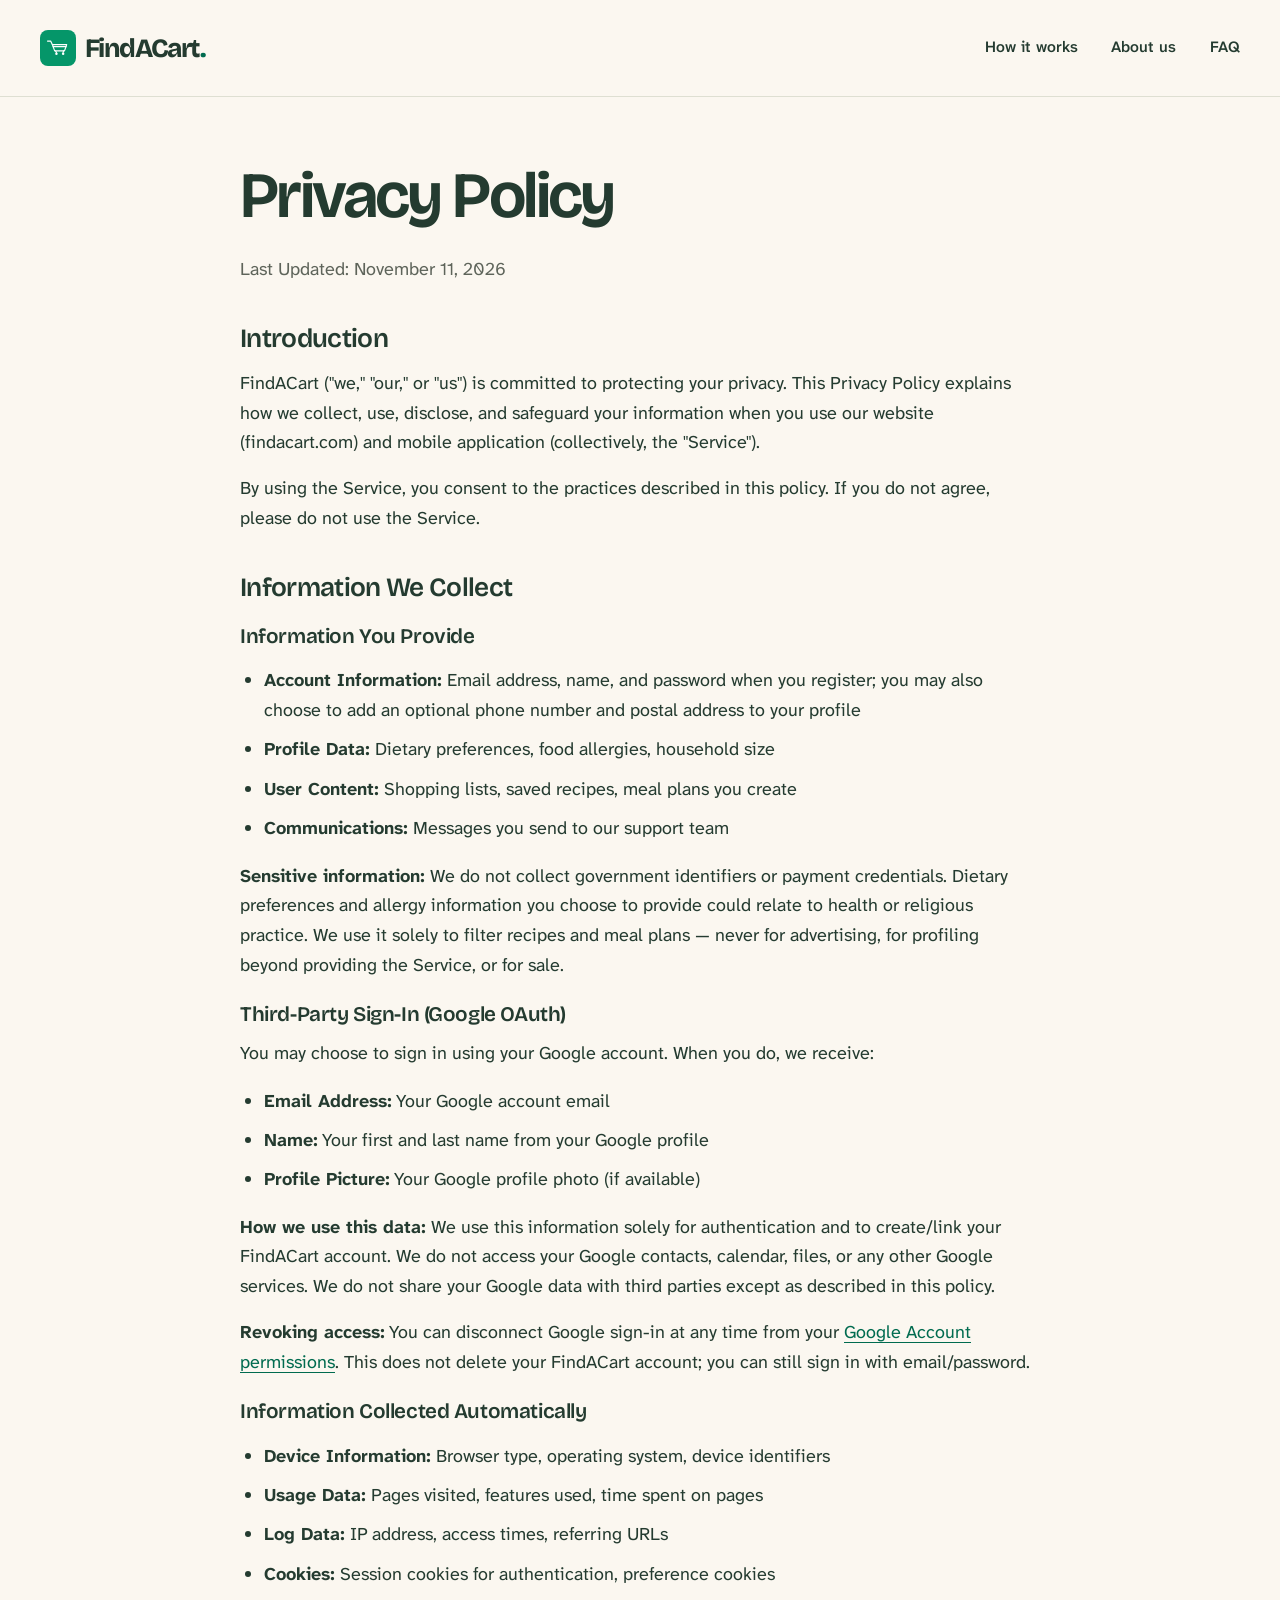
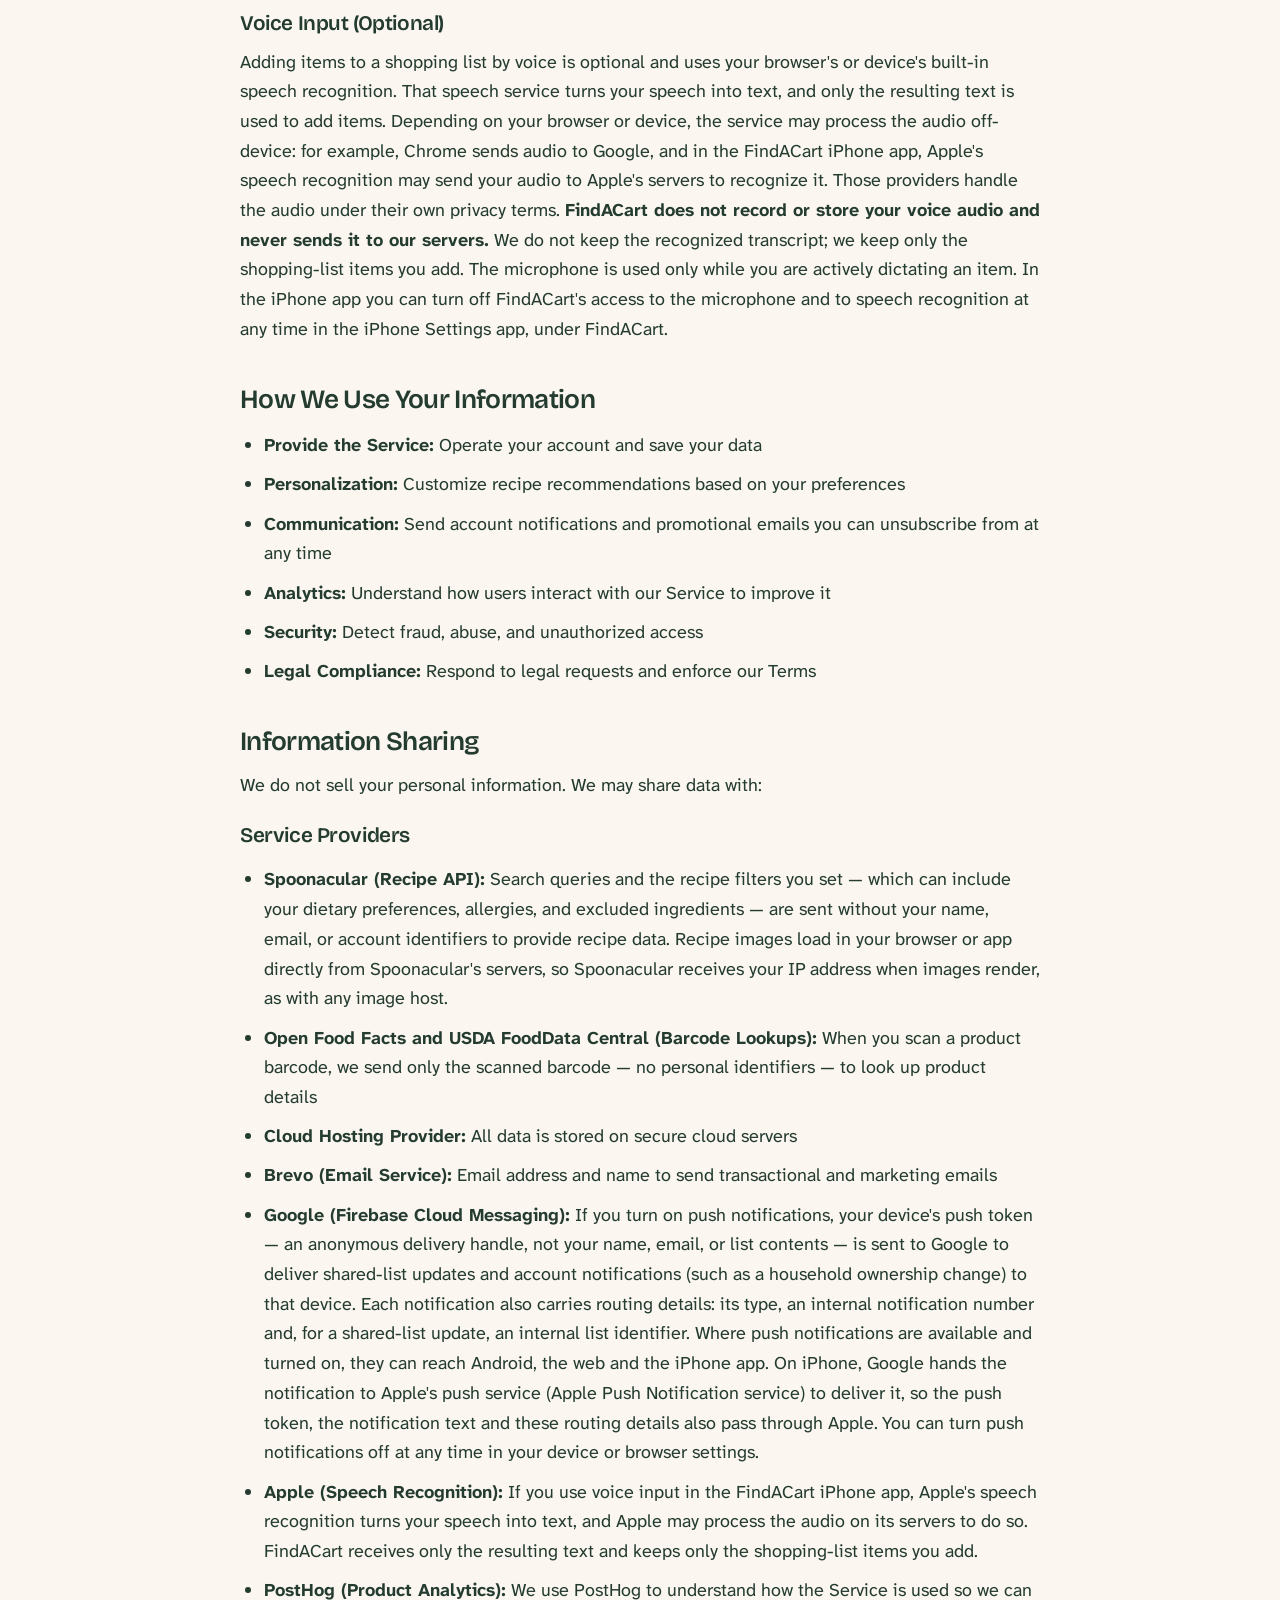
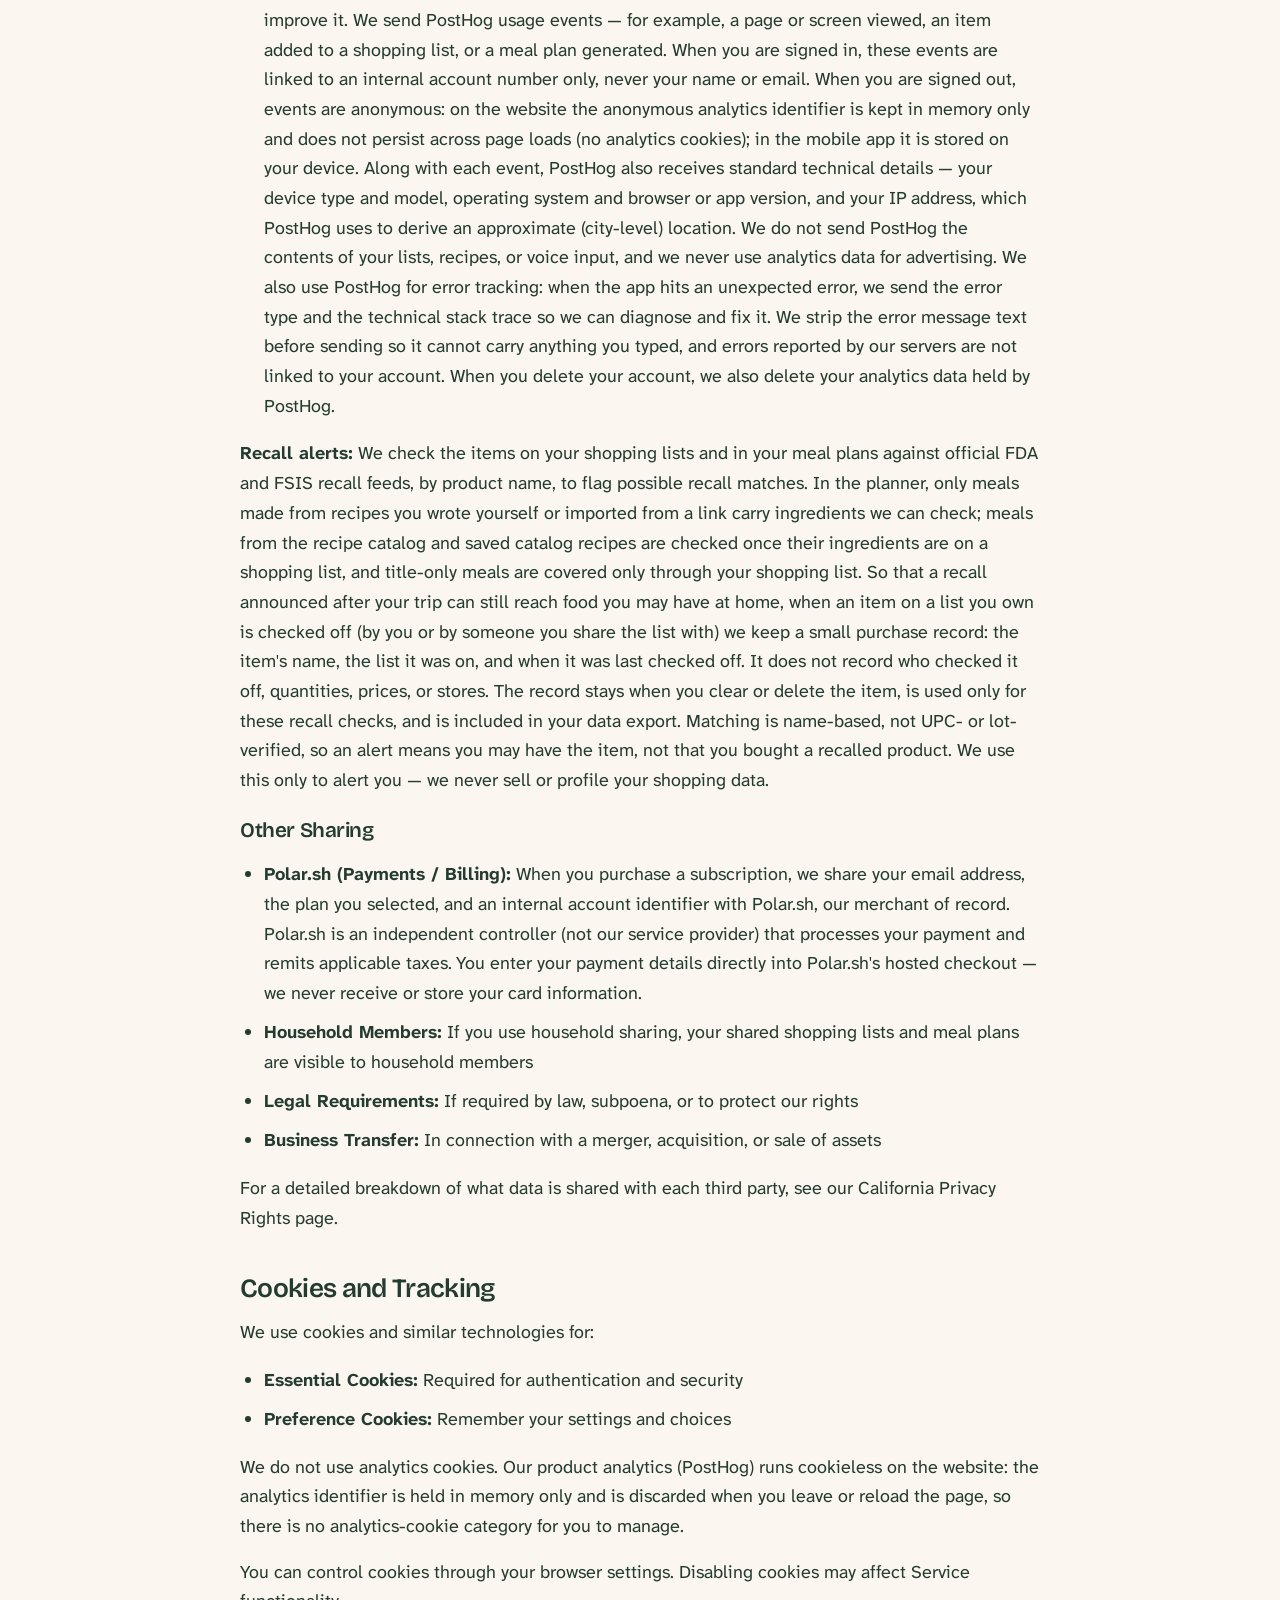
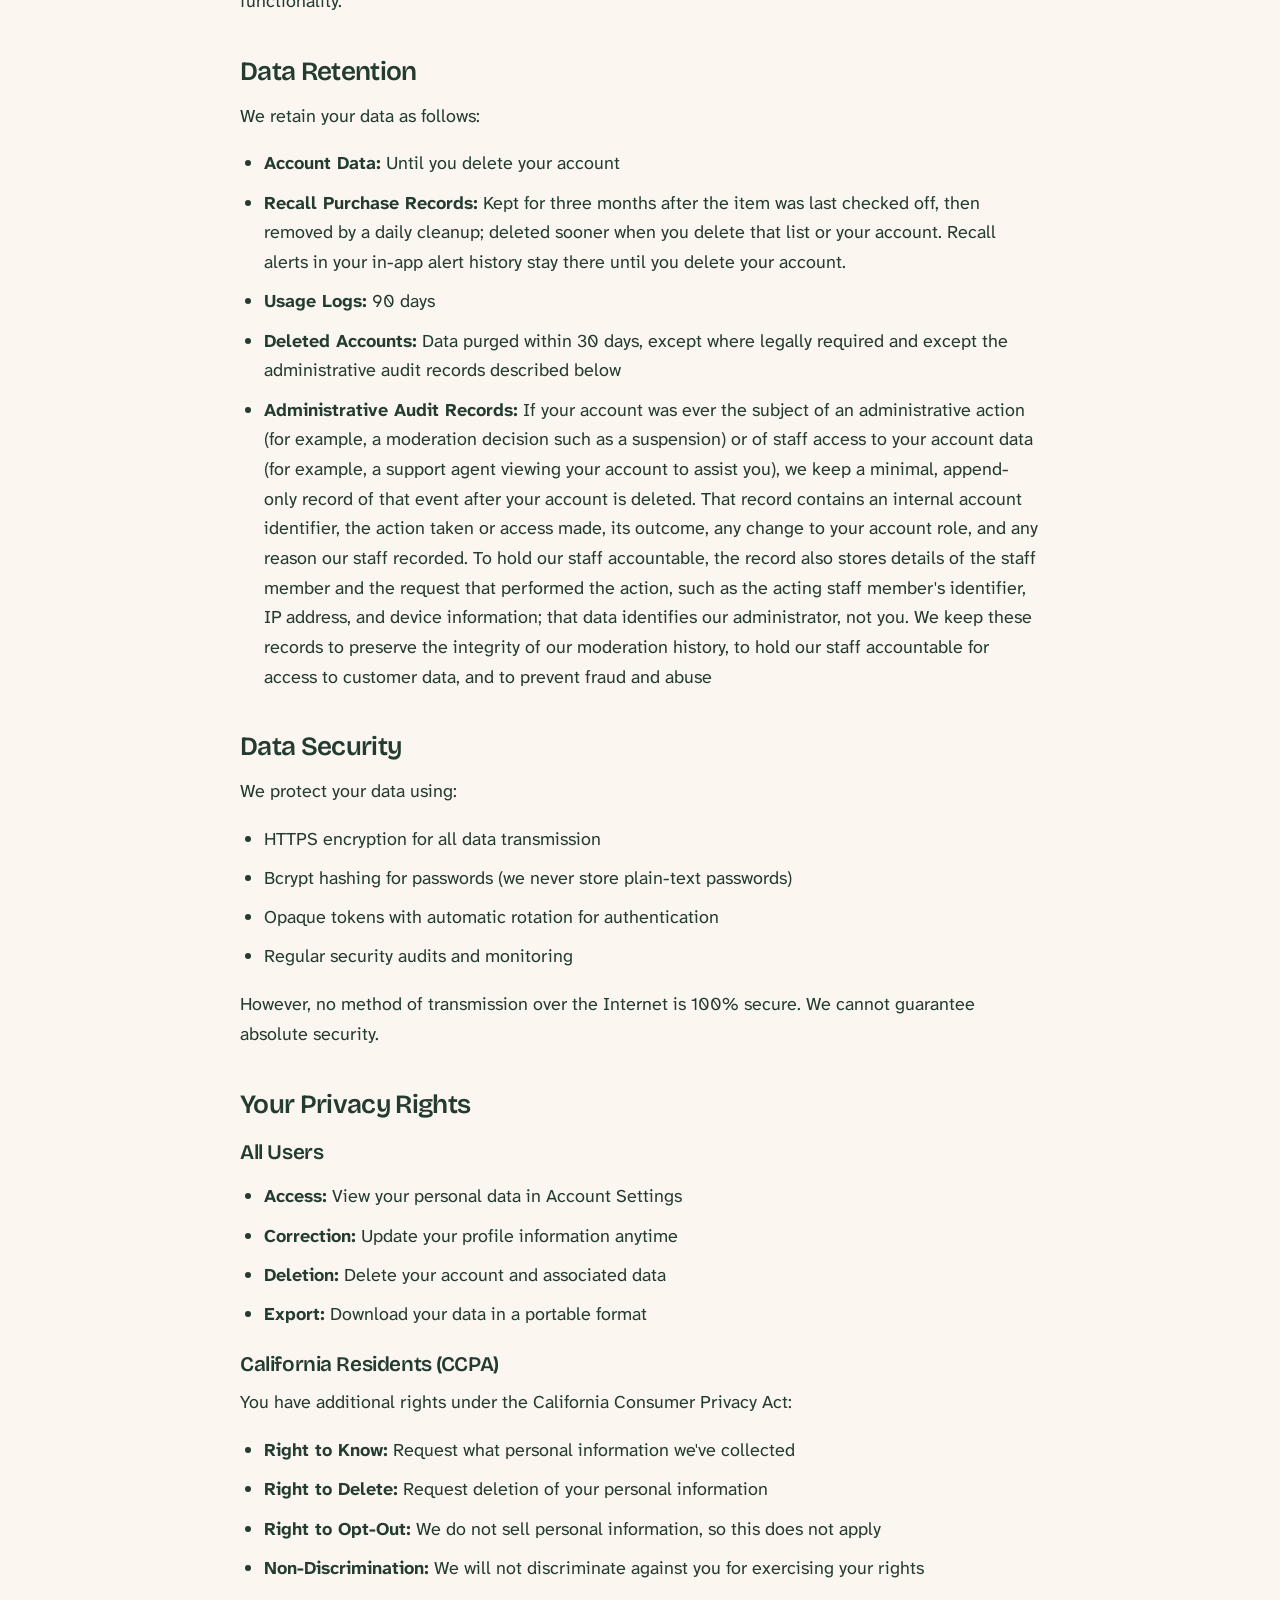
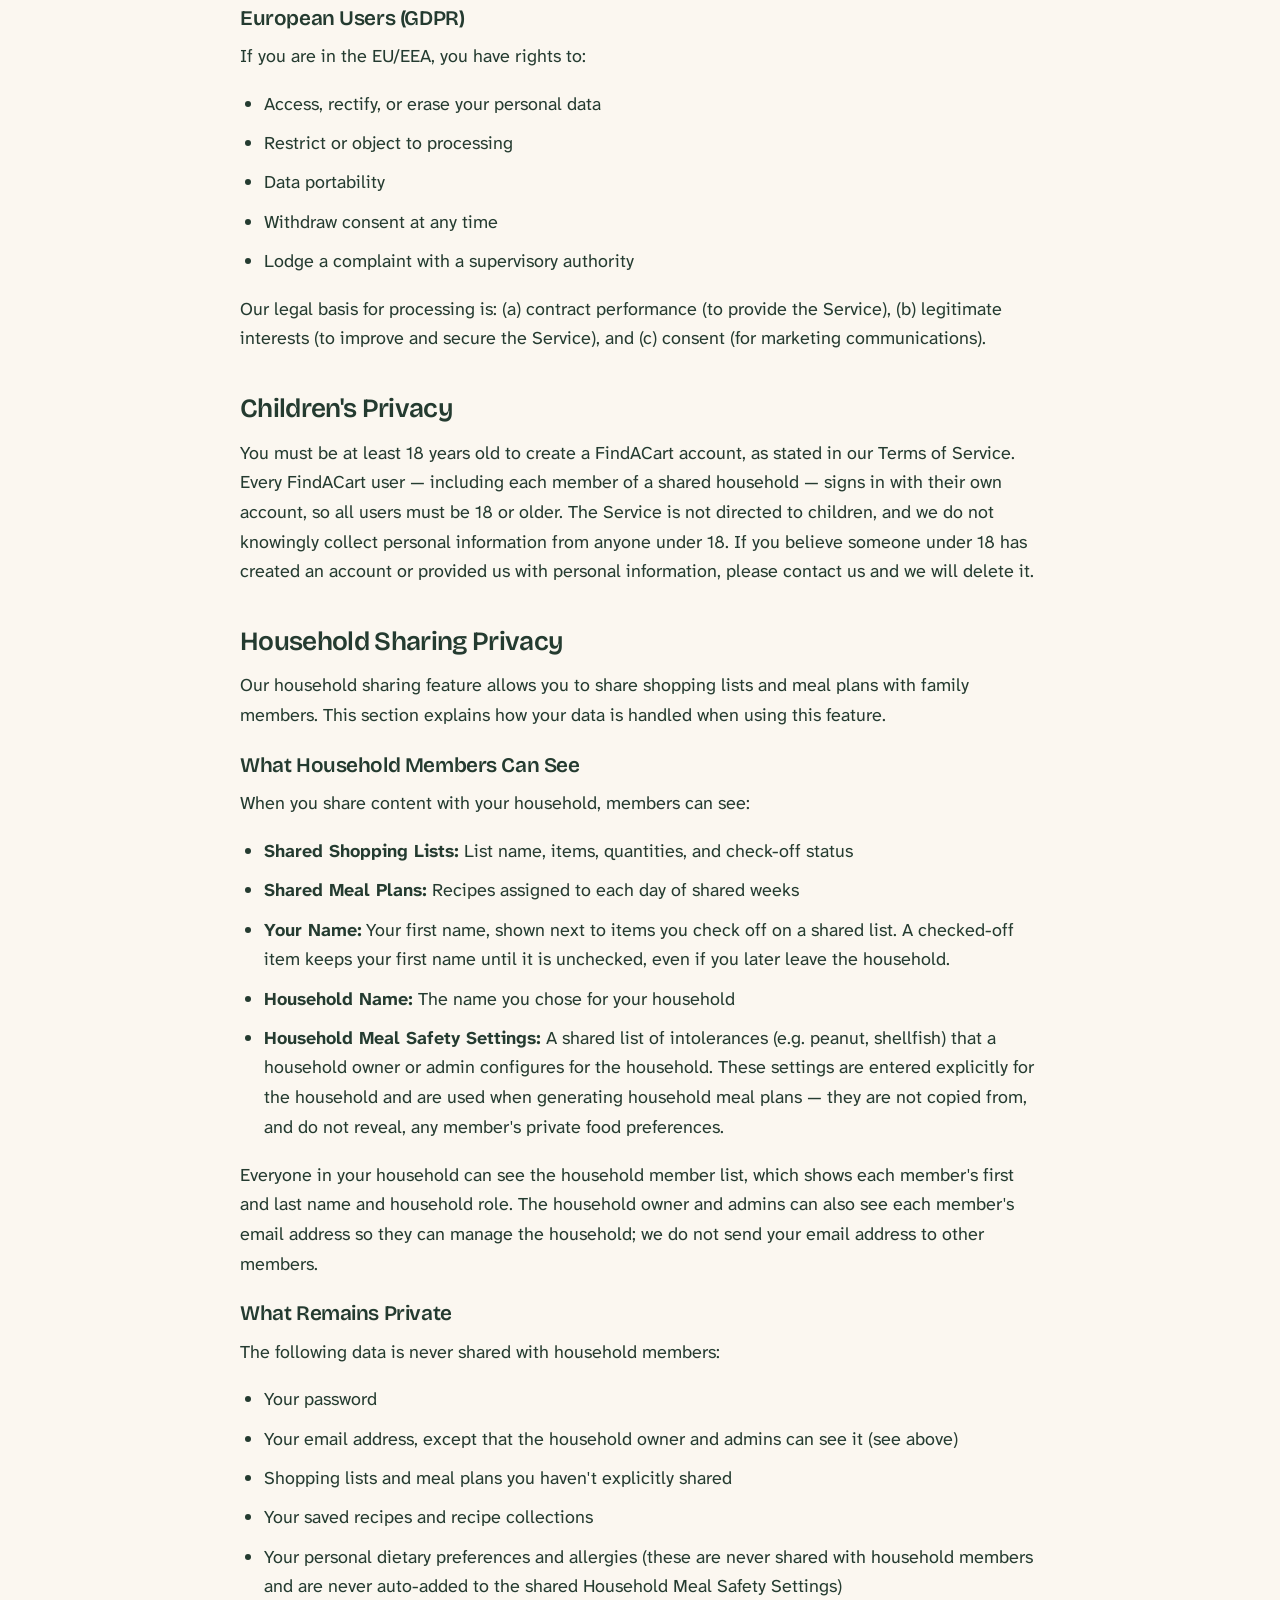
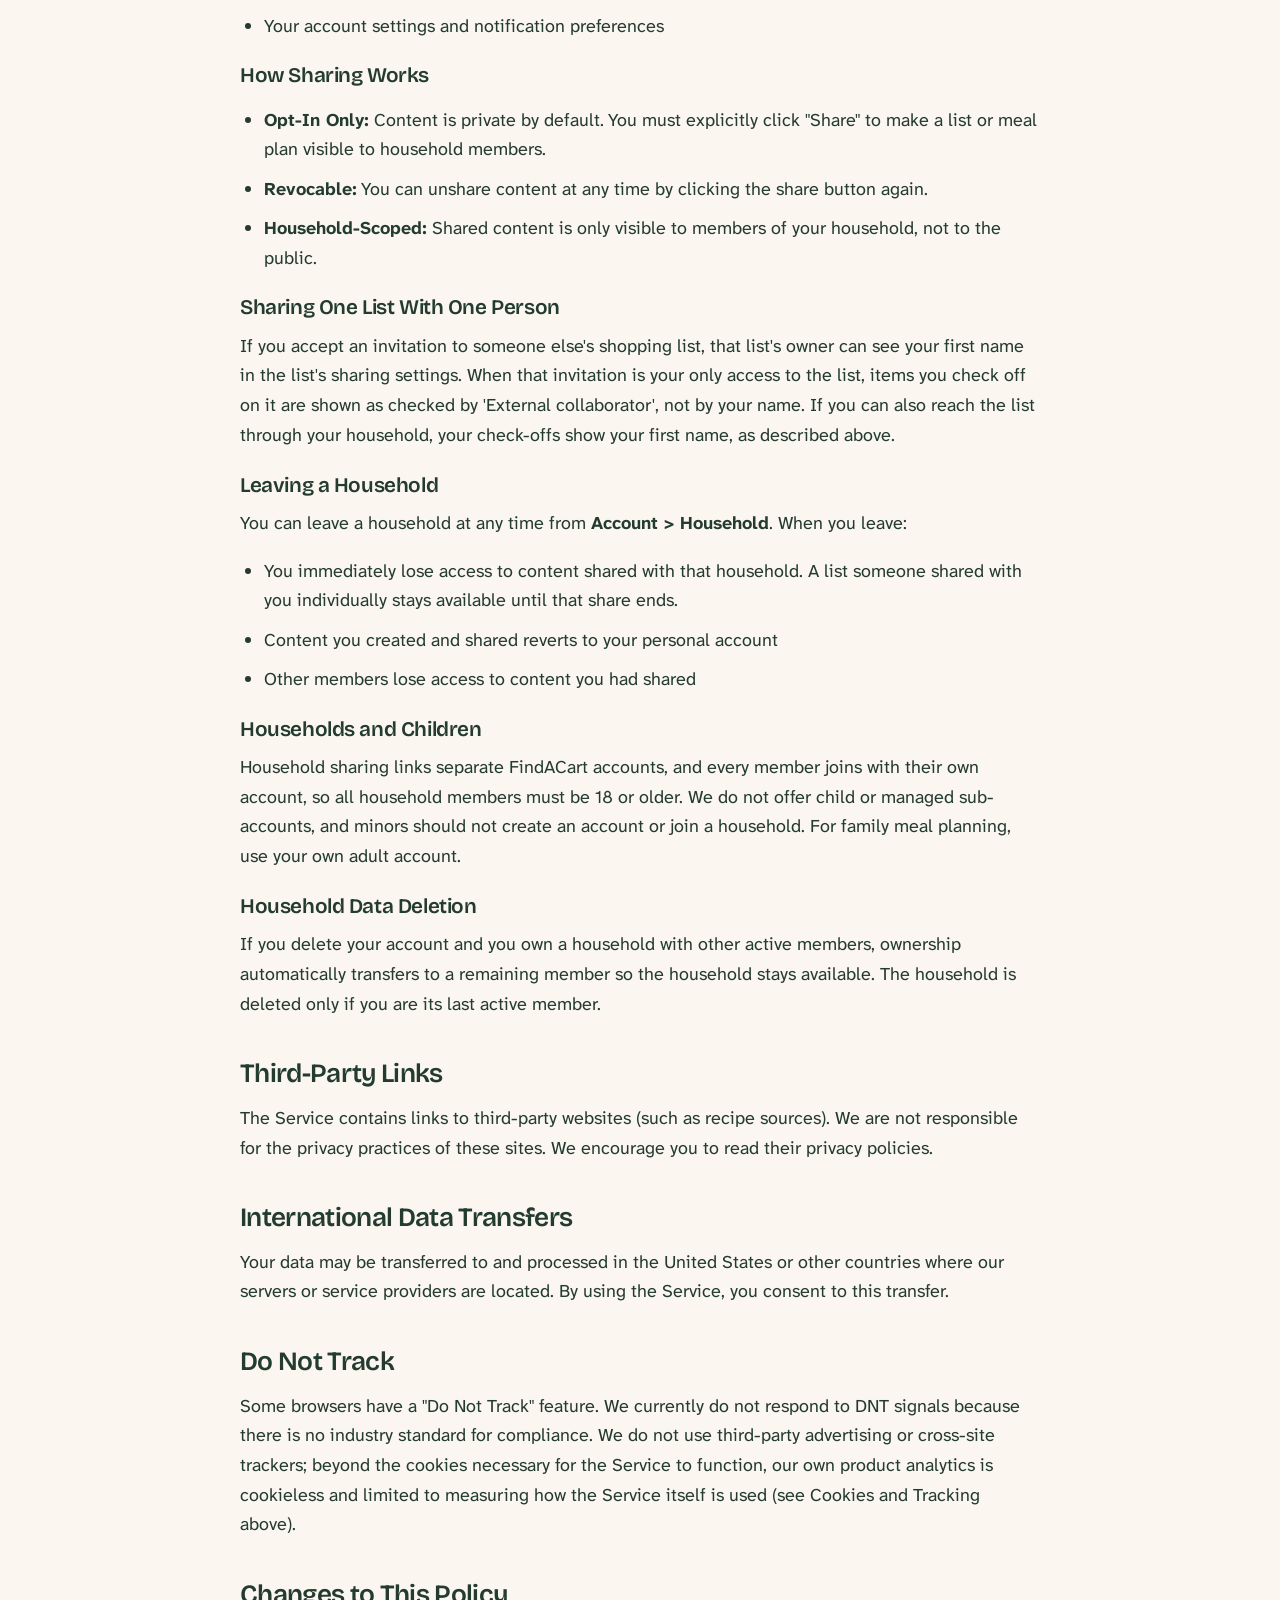
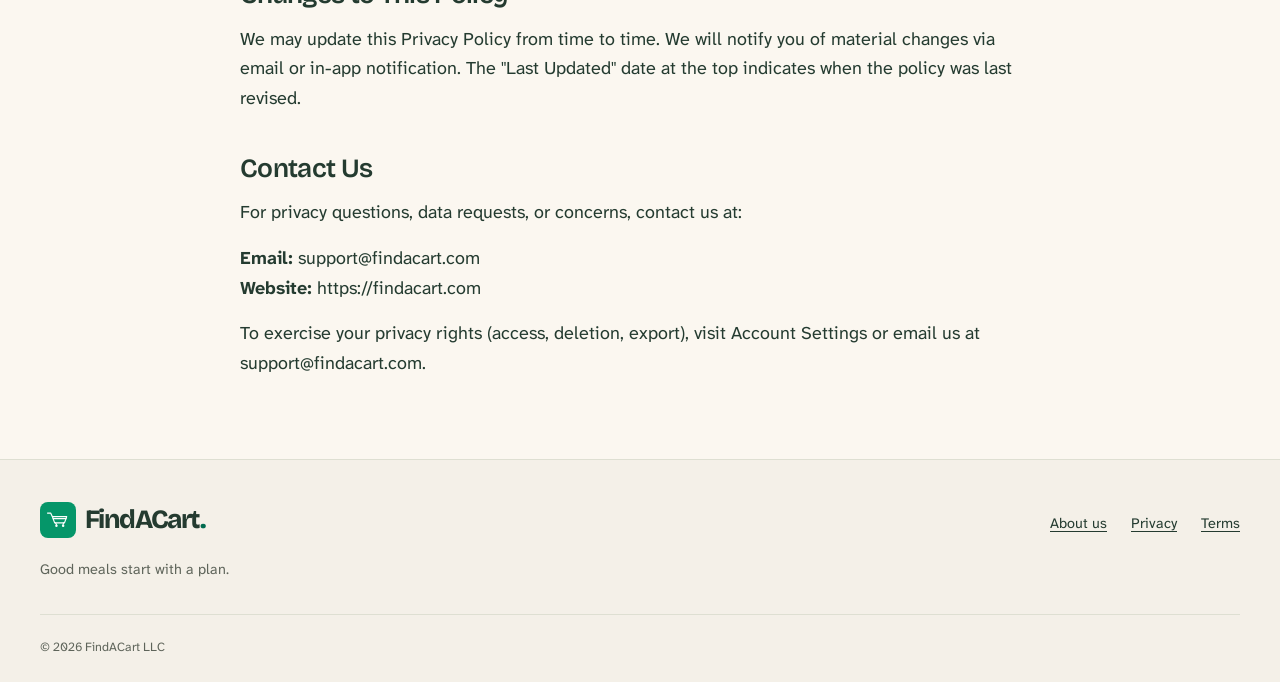
==== commit 8f700b4e: "feat(site): publish the FindACart product landing page Replace the holding page with a concise produ" ====
--- a/privacy/index.html
+++ b/privacy/index.html
@@ -4,38 +4,42 @@
 <meta charset="utf-8">
 <meta name="viewport" content="width=device-width, initial-scale=1">
 <title>Privacy Policy - FindACart</title>
-<meta name="description" content="Read FindACart's Privacy Policy to understand how we collect, use, and protect your personal data. Covers our website, mobile app, and browser extension.">
+<meta name="description" content="Read FindACart's Privacy Policy to understand how we collect, use, and protect your personal data. Covers our website and mobile app.">
 <meta name="robots" content="index, follow">
-<link rel="canonical" href="https://findacart.com/privacy">
+<link rel="canonical" href="https://findacart.com/privacy/">
 <meta property="og:type" content="website">
-<meta property="og:url" content="https://findacart.com/privacy">
+<meta property="og:url" content="https://findacart.com/privacy/">
 <meta property="og:title" content="Privacy Policy - FindACart">
-<meta property="og:description" content="Read FindACart's Privacy Policy to understand how we collect, use, and protect your personal data. Covers our website, mobile app, and browser extension.">
+<meta property="og:description" content="Read FindACart's Privacy Policy to understand how we collect, use, and protect your personal data. Covers our website and mobile app.">
 <meta property="og:site_name" content="FindACart">
-<meta name="theme-color" content="#fbf7f0" media="(prefers-color-scheme: light)">
-<meta name="theme-color" content="#1c1a17" media="(prefers-color-scheme: dark)">
+<meta name="theme-color" content="#fbf7f0">
 <link rel="icon" href="/favicon.svg" type="image/svg+xml">
 <link rel="apple-touch-icon" href="/apple-touch-icon.png">
 <link rel="preload" href="/fonts/AtkinsonHyperlegibleNext-variable.woff2" as="font" type="font/woff2" crossorigin>
 <link rel="stylesheet" href="/styles.css">
 </head>
 <body>
-<header>
-<div class="wrap">
-<a class="brand" href="/"><img src="/favicon.svg" alt="" width="32" height="32">FindACart</a>
-</div>
+<a class="skip-link" href="#main">Skip to content</a>
+<header class="site-header">
+  <div class="wrap header-inner">
+    <a class="brand" href="/" aria-label="FindACart home"><img src="/favicon.svg" alt="" width="36" height="36">FindACart<span class="brand-dot" aria-hidden="true">.</span></a>
+    <nav aria-label="Main navigation">
+      <a href="/#how-it-works">How it works</a>
+      <a href="/#about">About us</a>
+      <a href="/#faq">FAQ</a>
+    </nav>
+  </div>
 </header>
-<main class="wrap">
+<main id="main" class="wrap document-page">
 <h1>Privacy Policy</h1>
-	<p>Last Updated: October 27, 2026</p>
+	<p>Last Updated: November 11, 2026</p>
 	<div>
 		<section>
 			<h2>Introduction</h2>
 			<p>
 				FindACart ("we," "our," or "us") is committed to protecting your privacy. This Privacy
 				Policy explains how we collect, use, disclose, and safeguard your information when you use
-				our website (findacart.com), mobile application, and browser extension (collectively, the
-				"Service").
+				our website (findacart.com) and mobile application (collectively, the "Service").
 			</p>
 			<p>
 				By using the Service, you consent to the practices described in this policy. If you do not
@@ -98,105 +102,21 @@
 				We do not keep the recognized transcript; we keep only the shopping-list items you add. The microphone
 				is used only while you are actively dictating an item. In the iPhone app you can turn off FindACart's
 				access to the microphone and to speech recognition at any time in the iPhone Settings app, under
-				FindACart. When AI parsing is enabled, FindACart sends the recognized text and speech locale to
-				its configured provider, OpenAI or Anthropic, to identify shopping items. We do not send your
-				account identifiers or existing list contents to that provider. Provider retention policies apply;
-				this is separate from the browser or device speech service.
-			</p>
-			<h3>Cashback Program Data</h3>
-			<p>
-				Cashback is coming soon and is not yet available. The practices below describe how the
-				program will work once it launches.
-			</p>
-			<ul>
-				<li>
-					<strong>Click Tracking:</strong> When you activate cashback, we record the store, timestamp,
-					and your user ID
-				</li>
-				<li>
-					<strong>Transaction Data:</strong> Our partners may share purchase confirmation and amounts
-					for cashback calculation (we do not see your payment details)
-				</li>
-				<li>
-					<strong>Fraud Prevention Data:</strong> Cashback activations and reward redemptions record your
-					IP address and browser/device information to prevent fraud and abuse. This information is kept
-					with your cashback records and is deleted with them when you delete your account (see Data Retention
-					below).
-				</li>
-			</ul>
-			<h3>Referral Program Data</h3>
-			<p>
-				The referral program is not yet available. The practices below describe how it will work
-				once it launches.
-			</p>
-			<ul>
-				<li>
-					<strong>Referral Attribution:</strong> Every member gets a personal referral link. If you sign
-					up through a friend's link or enter their referral code, we store which member referred you
-					(the attribution) so that any reward can be correctly credited. We keep the referral link between
-					the two accounts, the reward's status, and the dates it moved through.
-				</li>
-				<li>
-					<strong>Referral Rewards:</strong> If a friend you referred subscribes, we record the resulting
-					reward — a Premium Pass — on your account (its status, grant date, and expiry). A Premium Pass
-					is FindACart Premium access only; it has no cash value and is never paid out as money or a gift
-					card.
-				</li>
-			</ul>
-			<p>
-				<strong>What the referrer sees:</strong> As a referrer, you only ever see counts — how many referrals
-				are pending and how many rewards you have earned — plus an approximate date your next reward is
-				expected. You never see who your friends are, their email, their plan, or the date any individual
-				friend paid. Our support staff can view the referral link between two accounts to answer support
-				questions and prevent fraud, as part of normal internal account administration. We do not share
-				referral attribution data with any third party.
-			</p>
-			<h3>Browser Extension Data</h3>
-			<p>
-				Cashback earnings are coming soon. If you install the extension, the store-detection and
-				local-processing practices below apply now; earning and activation apply after launch.
-			</p>
-			<ul>
-				<li>
-					<strong>Local URL Matching:</strong> To find supported cashback stores, the extension processes
-					URLs from the tabs you visit locally and compares their domains with its cached partner-store
-					list
-				</li>
-				<li>
-					<strong>Partner Store Visits:</strong> When that local match finds a supported cashback store,
-					the extension can show you a cashback notification
-				</li>
-				<li>
-					<strong>Activation Events:</strong> When you click "Activate cashback," we record this to track
-					your rewards
-				</li>
-				<li>
-					<strong>Authentication Tokens:</strong> Stored locally in your browser to keep you signed in
-				</li>
-				<li>
-					<strong>Partner-Domain State:</strong> The only state retained from a tab visit is a matched
-					partner domain, used for notification cooldowns and active cashback sessions
-				</li>
-			</ul>
-			<p>
-				<strong>What We DON'T Collect:</strong> We do not transmit or retain non-partner URLs, or use
-				them to build a browsing history. The extension only activates on matched partner cashback stores.
-				We never see your passwords, credit card numbers, or purchase details.
+				FindACart.
 			</p>
 		</section>
 		<section>
 			<h2>How We Use Your Information</h2>
 			<ul>
 				<li>
-					<strong>Provide the Service:</strong> Operate your account, save your data, and — once cashback
-					launches — process cashback rewards
+					<strong>Provide the Service:</strong> Operate your account and save your data
 				</li>
 				<li>
 					<strong>Personalization:</strong> Customize recipe recommendations based on your preferences
 				</li>
 				<li>
-					<strong>Communication:</strong> Send account notifications, cashback confirmations, and promotional
-					emails you can unsubscribe from at any time
+					<strong>Communication:</strong> Send account notifications and promotional emails you can unsubscribe
+					from at any time
 				</li>
 				<li>
 					<strong>Analytics:</strong> Understand how users interact with our Service to improve it
@@ -210,10 +130,6 @@
 			<p>We do not sell your personal information. We may share data with:</p>
 			<h3>Service Providers</h3>
 			<ul>
-				<li>
-					<strong>Our cashback partner:</strong> User ID and click data to track and attribute cashback
-					rewards (once the cashback program launches)
-				</li>
 				<li>
 					<strong>Spoonacular (Recipe API):</strong> Search queries and the recipe filters you set — which
 					can include your dietary preferences, allergies, and excluded ingredients — are sent without
@@ -226,11 +142,6 @@
 					a product barcode, we send only the scanned barcode — no personal identifiers — to look up product
 					details
 				</li>
-				<li>
-					<strong>Tremendous (Gift Cards):</strong> Name and email to deliver gift card rewards when you
-					redeem. Once you redeem a reward and interact with Tremendous directly, Tremendous handles the
-					data you provide to it as an independent controller under its own privacy policy.
-				</li>
 				<li><strong>Cloud Hosting Provider:</strong> All data is stored on secure cloud servers</li>
 				<li>
 					<strong>Brevo (Email Service):</strong> Email address and name to send transactional and marketing
@@ -240,13 +151,13 @@
 					<strong>Google (Firebase Cloud Messaging):</strong> If you turn on push notifications, your
 					device's push token — an anonymous delivery handle, not your name, email, or list contents —
 					is sent to Google to deliver shared-list updates and account notifications (such as a household
-					ownership change or a referral reward) to that device. Each notification also carries routing
-					details: its type, an internal notification number and, for a shared-list update, an internal
-					list identifier. Where push notifications are available and turned on, they can reach Android,
-					the web and the iPhone app. On iPhone, Google hands the notification to Apple's push service
-					(Apple Push Notification service) to deliver it, so the push token, the notification text and
-					these routing details also pass through Apple. You can turn push notifications off at any time
-					in your device or browser settings.
+					ownership change) to that device. Each notification also carries routing details: its type,
+					an internal notification number and, for a shared-list update, an internal list identifier.
+					Where push notifications are available and turned on, they can reach Android, the web and the
+					iPhone app. On iPhone, Google hands the notification to Apple's push service (Apple Push Notification
+					service) to deliver it, so the push token, the notification text and these routing details also
+					pass through Apple. You can turn push notifications off at any time in your device or browser
+					settings.
 				</li>
 				<li>
 					<strong>Apple (Speech Recognition):</strong> If you use voice input in the FindACart iPhone
@@ -318,10 +229,6 @@
 			<ul>
 				<li><strong>Essential Cookies:</strong> Required for authentication and security</li>
 				<li><strong>Preference Cookies:</strong> Remember your settings and choices</li>
-				<li>
-					<strong>Affiliate Cookies:</strong> Track cashback activations with partner stores (once cashback
-					launches)
-				</li>
 			</ul>
 			<p>
 				We do not use analytics cookies. Our product analytics (PostHog) runs cookieless on the
@@ -342,11 +249,6 @@
 					<strong>Recall Purchase Records:</strong> Kept for three months after the item was last checked
 					off, then removed by a daily cleanup; deleted sooner when you delete that list or your account.
 					Recall alerts in your in-app alert history stay there until you delete your account.
-				</li>
-				<li>
-					<strong>Cashback Records:</strong> Until you delete your account. Your cashback clicks, earnings,
-					and reward redemptions (including the fraud-prevention data kept with them) are deleted with
-					your account.
 				</li>
 				<li><strong>Usage Logs:</strong> 90 days</li>
 				<li>
@@ -468,7 +370,6 @@
 				<li>
 					Your email address, except that the household owner and admins can see it (see above)
 				</li>
-				<li>Your cashback earnings and redemption history</li>
 				<li>Shopping lists and meal plans you haven't explicitly shared</li>
 				<li>Your saved recipes and recipe collections</li>
 				<li>
@@ -530,9 +431,9 @@
 		<section>
 			<h2>Third-Party Links</h2>
 			<p>
-				The Service contains links to third-party websites (partner stores, recipe sources). We are
-				not responsible for the privacy practices of these sites. We encourage you to read their
-				privacy policies.
+				The Service contains links to third-party websites (such as recipe sources). We are not
+				responsible for the privacy practices of these sites. We encourage you to read their privacy
+				policies.
 			</p>
 		</section>
 		<section>
@@ -541,34 +442,6 @@
 				Your data may be transferred to and processed in the United States or other countries where
 				our servers or service providers are located. By using the Service, you consent to this
 				transfer.
-			</p>
-		</section>
-		<section>
-			<h2>Browser Extension Privacy</h2>
-			<p>
-				Cashback earnings are coming soon. If you install the extension, the store-detection and
-				local-processing practices below apply now; earning and activation apply after launch.
-			</p>
-			<p>Our browser extension has specific privacy considerations:</p>
-			<h3>Permissions We Request</h3>
-			<ul>
-				<li><strong>Storage:</strong> To save your authentication and preferences locally</li>
-				<li>
-					<strong>Tabs:</strong> To detect when you visit partner stores (URL only, not content)
-				</li>
-				<li><strong>Alarms:</strong> To periodically sync the partner store list</li>
-			</ul>
-			<h3>Data Stored Locally</h3>
-			<ul>
-				<li>Authentication tokens</li>
-				<li>Cached list of partner stores</li>
-				<li>Your notification preferences</li>
-				<li>Session activation status</li>
-			</ul>
-			<h3>How to Remove Extension Data</h3>
-			<p>
-				Uninstalling the extension removes all locally stored data. You can also clear extension
-				data in Chrome settings without uninstalling.
 			</p>
 		</section>
 		<section>
@@ -605,17 +478,14 @@
 	</div>
 
 </main>
-<footer>
-<div class="wrap">
-<p>&copy; 2026 FindACart LLC</p>
-<nav aria-label="Legal and support">
-<ul>
-<li><a href="/privacy">Privacy</a></li>
-<li><a href="/terms">Terms</a></li>
-<li><a href="/support">Support</a></li>
-</ul>
-</nav>
-</div>
+<footer class="site-footer">
+  <div class="wrap footer-top">
+    <div><a class="brand" href="/"><img src="/favicon.svg" alt="" width="32" height="32">FindACart<span class="brand-dot" aria-hidden="true">.</span></a><p>Good meals start with a plan.</p></div>
+    <nav aria-label="Company and legal information">
+      <a href="/#about">About us</a><a href="/privacy/">Privacy</a><a href="/terms/">Terms</a>
+    </nav>
+  </div>
+  <div class="wrap footer-bottom"><p>&copy; 2026 FindACart LLC</p></div>
 </footer>
 </body>
 </html>
--- a/styles.css
+++ b/styles.css
@@ -1,231 +1,143 @@
 @font-face {
-	font-family: 'Atkinson Hyperlegible Next';
-	font-style: normal;
-	font-weight: 200 800;
-	font-display: swap;
-	src: url('/fonts/AtkinsonHyperlegibleNext-variable.woff2') format('woff2');
+  font-family: 'Atkinson Hyperlegible Next'; font-style: normal; font-weight: 200 800;
+  font-display: swap; src: url('/fonts/AtkinsonHyperlegibleNext-variable.woff2') format('woff2');
 }
 @font-face {
-	font-family: 'Bricolage Grotesque';
-	font-style: normal;
-	font-weight: 200 800;
-	font-display: swap;
-	src: url('/fonts/BricolageGrotesque-variable.woff2') format('woff2');
+  font-family: 'Bricolage Grotesque'; font-style: normal; font-weight: 200 800;
+  font-display: swap; src: url('/fonts/BricolageGrotesque-variable.woff2') format('woff2');
 }
-
-/* Colour tokens copied from web_svelte/src/app.css (:root and .dark). */
 :root {
-	color-scheme: light dark;
-	--background: #fbf7f0;
-	--foreground: #22201c;
-	--card: #ffffff;
-	--primary: #006b4f;
-	--primary-foreground: #ffffff;
-	--primary-soft: #d9ece1;
-	--primary-soft-foreground: #0b3d2e;
-	--muted-foreground: #5e5850;
-	--border: #ede6da;
+  color-scheme: light;
+  --paper: #fbf7f0; --ink: #243b30; --green: #006b4f; --muted: #5e645a;
+  --line: #dedfd2; --sage: #eaf0df; --peach: #f6e5d7; --white: #fffefa;
+  --display: 'Bricolage Grotesque', system-ui, sans-serif;
+  --body: 'Atkinson Hyperlegible Next', system-ui, sans-serif;
 }
-@media (prefers-color-scheme: dark) {
-	:root {
-		--background: #1c1a17;
-		--foreground: #f3eee6;
-		--card: #262320;
-		--primary: #3fb08a;
-		--primary-foreground: #0b1f18;
-		--primary-soft: #23392f;
-		--primary-soft-foreground: #cfe8d8;
-		--muted-foreground: #b0a89e;
-		--border: #3a352f;
-	}
+*, *::before, *::after { box-sizing: border-box; }
+html { scroll-padding-top: 2rem; -webkit-text-size-adjust: 100%; }
+body { margin: 0; background: var(--paper); color: var(--ink); font: 1.125rem/1.65 var(--body); overflow-wrap: anywhere; }
+main { min-height: 55vh; }
+a { color: var(--green); text-underline-offset: .22em; text-decoration-thickness: 1px; }
+a:hover { text-decoration-thickness: 2px; }
+a, summary { -webkit-tap-highlight-color: transparent; }
+:focus-visible { outline: 3px solid var(--green); outline-offset: 5px; }
+h1, h2, h3, h4, .brand { font-family: var(--display); line-height: 1.08; letter-spacing: -.04em; }
+h1, h2, h3, h4, p, figure { margin: 0; }
+h1 { font-size: clamp(2.8rem, 5.05vw, 4.4rem); font-weight: 650; }
+h2 { font-size: clamp(2.15rem, 3.5vw, 3.2rem); font-weight: 600; }
+h3 { font-size: clamp(1.8rem, 2.6vw, 2.5rem); font-weight: 600; }
+h4 { font-size: 1.5rem; font-weight: 600; }
+p + p { margin-top: 1rem; }
+img { display: block; max-width: 100%; height: auto; }
+button, input, summary { font: inherit; }
+.wrap { width: min(1200px, calc(100% - 80px)); margin-inline: auto; }
+.skip-link { position: absolute; top: .5rem; left: .5rem; z-index: 10; padding: .75rem 1.2rem; background: var(--white); transform: translateY(-200%); }
+.skip-link:focus { transform: translateY(0); }
+.site-header { border-bottom: 1px solid var(--line); }
+.header-inner { min-height: 96px; display: flex; align-items: center; justify-content: space-between; gap: 2rem; }
+.brand { display: inline-flex; align-items: center; gap: .55rem; font-size: 1.65rem; font-weight: 750; color: var(--ink); text-decoration: none; letter-spacing: -.055em; }
+.brand img { flex: 0 0 auto; width: 36px; height: 36px; }
+.brand-dot { color: var(--green); margin-left: -.5rem; }
+.site-header nav { display: flex; align-items: center; gap: 2.1rem; }
+.site-header nav a { display: flex; align-items: center; min-height: 44px; color: var(--ink); text-decoration: none; font-size: .98rem; font-weight: 550; }
+.site-header nav a:hover { color: var(--green); text-decoration: underline; }
+.site-header nav a:last-child { gap: .6rem; }
+.hero { display: grid; grid-template-columns: 1fr 1fr; gap: 3.25rem; padding-block: 68px 72px; align-items: center; }
+.eyebrow { color: var(--green); font-size: .79rem; font-weight: 700; letter-spacing: .12em; text-transform: uppercase; margin-bottom: 1.4rem; }
+.hero .eyebrow { display: flex; align-items: center; gap: .6rem; }
+.status-dot { flex: 0 0 auto; width: 8px; height: 8px; border-radius: 50%; background: var(--green); }
+.hero h1 { margin-bottom: 1.45rem; }
+.hero h1 span { color: var(--green); }
+.hero-description { font-size: 1.2rem; color: var(--muted); max-width: 43ch; line-height: 1.65; }
+.button { display: inline-flex; justify-content: center; align-items: center; gap: 1.5rem; min-height: 52px; padding: .8rem 1.4rem; border: 1px solid var(--green); border-radius: 7px; background: var(--green); color: white; font-size: 1rem; font-weight: 600; text-decoration: none; }
+.button:hover { background: #07563f; border-color: #07563f; }
+.button span { font-size: 1.3rem; line-height: 1; }
+.hero .button { margin-top: 1.9rem; }
+.launch-note { margin-top: 1rem; font-size: .85rem; color: var(--muted); }
+.hero-visual { position: relative; }
+.hero-photo { width: 100%; aspect-ratio: 1.12; object-fit: cover; border-radius: 150px 12px 12px 12px; }
+.hero-visual figcaption { margin-top: .65rem; font-size: .75rem; line-height: 1.4; color: var(--muted); text-align: right; }
+.product-section { padding-block: 80px 88px; border-top: 1px solid var(--line); }
+.section-intro { max-width: 720px; margin-bottom: 40px; }
+.section-intro .eyebrow { margin-bottom: 1rem; }
+.section-intro > p:last-child { margin-top: 1.25rem; color: var(--muted); max-width: 54ch; }
+.product-grid { display: grid; grid-template-columns: 1fr 1fr; gap: 40px; }
+.product-feature { min-width: 0; }
+.product-feature h3 { font-size: clamp(1.5rem, 2.3vw, 2rem); margin-top: 1.5rem; letter-spacing: -.035em; }
+.product-feature > p { color: var(--muted); margin-top: .75rem; max-width: 44ch; font-size: 1.05rem; }
+.product-visual { min-width: 0; height: 340px; padding: 24px; display: grid; place-items: center; overflow: hidden; border-radius: 16px; }
+.planner-visual { background: #eaf0e3; }
+.shopping-visual { background: #f3e9dd; }
+.product-detail { width: 100%; max-width: 358px; border-radius: 20px; }
+.preview-note { margin-top: 1.75rem; font-size: .8rem; color: var(--muted); }
+.company-email a { display: inline-block; padding-block: .5rem; }
+.company-section { padding-block: 90px; background: #edf0e6; border-block: 1px solid var(--line); }
+.company-grid { display: grid; grid-template-columns: 1fr 1fr; gap: 7%; }
+.company-copy > p { color: var(--muted); }
+.faq-section { display: grid; grid-template-columns: 1fr 1fr; gap: 7%; padding-block: 100px; }
+.faq-list { border-top: 1px solid var(--line); }
+.faq-list details { border-bottom: 1px solid var(--line); }
+.faq-list summary { cursor: pointer; padding: 1.2rem .2rem; font-weight: 600; font-size: 1.05rem; line-height: 1.45; }
+.faq-list summary::marker { color: var(--green); }
+.faq-list details > p { color: var(--muted); font-size: 1rem; padding: 0 .2rem 1.5rem; }
+.site-footer { border-top: 1px solid var(--line); background: #f4f0e8; padding-block: 42px 24px; }
+.footer-top { display: flex; gap: 2rem; justify-content: space-between; align-items: flex-start; padding-bottom: 32px; }
+.footer-top > div > p { margin-top: .7rem; color: var(--muted); font-size: .9rem; }
+.footer-top nav { display: flex; flex-wrap: wrap; gap: .2rem 1.5rem; max-width: 28rem; }
+.footer-top nav a { display: inline-flex; align-items: center; min-height: 44px; font-size: .9rem; color: var(--ink); }
+.footer-bottom { display: flex; justify-content: space-between; gap: 1rem; padding-top: 22px; border-top: 1px solid var(--line); color: var(--muted); font-size: .78rem; }
+.footer-bottom p { margin: 0; }
+.document-page { max-width: 800px; padding-block: 64px 80px; }
+.document-page h1 { margin-bottom: 1.5rem; }
+.document-page > p { color: var(--muted); margin-bottom: 2.5rem; }
+.document-page h2 { font-size: 1.65rem; margin-bottom: 1rem; letter-spacing: -.025em; }
+.document-page h3 { font-size: 1.3rem; margin-block: 1.5rem .75rem; letter-spacing: -.02em; }
+.document-page section + section { margin-top: 2.5rem; }
+.document-page ul, .document-page ol { padding-left: 1.5rem; }
+.document-page li + li { margin-top: .6rem; }
+.document-page .card { background: var(--sage); padding: 1.7rem; border-radius: 8px; border: 1px solid var(--line); }
+@media (min-width: 1600px) { .hero { gap: 4.5rem; } }
+@media (max-width: 1000px) {
+  .wrap { width: calc(100% - 56px); }
+  .hero { gap: 2rem; }
+  .hero h1 { font-size: clamp(2.5rem, 5vw, 3.5rem); }
+  .hero-photo { aspect-ratio: .85; border-top-left-radius: 100px; }
+  .site-header nav { gap: 1.4rem; }
 }
-
-*,
-*::before,
-*::after {
-	box-sizing: border-box;
+@media (max-width: 760px) {
+  .wrap { width: calc(100% - 40px); }
+  .header-inner { flex-direction: column; align-items: flex-start; gap: .5rem; padding-block: 20px 8px; }
+  .site-header nav { width: 100%; justify-content: space-between; gap: 0 .7rem; flex-wrap: wrap; }
+  .site-header nav a { font-size: .85rem; white-space: nowrap; overflow-wrap: normal; }
+  .site-header nav a:last-child { gap: .2rem; }
+  .brand { font-size: 1.5rem; }
+  .hero { grid-template-columns: 1fr; gap: 2.5rem; padding-block: 44px 36px; }
+  .hero h1 { font-size: clamp(2.55rem, 8.9vw, 4rem); }
+  .hero-description { font-size: 1.1rem; max-width: 48ch; }
+  .hero-photo { aspect-ratio: 1.25; border-radius: 80px 10px 10px 10px; }
+  .hero-visual { margin-left: 0; }
+  .hero-visual figcaption { text-align: left; }
+  .product-section { padding-block: 64px; }
+  .company-grid, .faq-section { grid-template-columns: 1fr; gap: 2rem; }
+  .product-grid { grid-template-columns: 1fr; gap: 40px; }
+  .product-visual { height: 280px; padding: 20px; }
+  .product-feature h3 { margin-top: 1.1rem; font-size: 1.55rem; }
+  .preview-note { max-width: 33ch; }
+  .company-section { padding-block: 60px; }
+  .faq-section { padding-block: 64px; }
+  .footer-top, .footer-bottom { flex-direction: column; gap: 1rem; }
+  .footer-top nav { gap: .1rem 1.2rem; }
+  .document-page { padding-block: 45px 60px; font-size: 1.05rem; }
 }
-html {
-	-webkit-text-size-adjust: 100%;
+@media (prefers-reduced-motion: no-preference) {
+  html { scroll-behavior: smooth; }
+  .button { transition: background-color .15s ease; }
 }
-body {
-	margin: 0;
-	background: var(--background);
-	color: var(--foreground);
-	font-family: 'Atkinson Hyperlegible Next', system-ui, -apple-system, 'Segoe UI', Roboto, sans-serif;
-	font-size: 1.0625rem;
-	line-height: 1.6;
-	overflow-wrap: anywhere;
-	display: flex;
-	flex-direction: column;
-	min-height: 100vh;
+@media print {
+  .site-header nav, .skip-link, .site-footer, .button { display: none; }
+  .wrap { width: 100%; }
+  body { background: white; font-size: 11pt; }
+  .product-feature { break-inside: avoid; }
+  .hero, .product-section, .company-section, .faq-section { padding-block: 20px; }
+  .hero-photo { max-height: 350px; }
 }
-h1,
-h2,
-h3,
-.brand {
-	font-family: 'Bricolage Grotesque', system-ui, -apple-system, 'Segoe UI', Roboto, sans-serif;
-	line-height: 1.2;
-	letter-spacing: -0.01em;
-}
-h1 {
-	font-size: clamp(1.9rem, 6vw, 2.6rem);
-	font-weight: 700;
-	margin: 0 0 0.5rem;
-}
-h2 {
-	font-size: 1.3rem;
-	font-weight: 650;
-	margin: 0 0 0.75rem;
-}
-h3 {
-	font-size: 1.1rem;
-	font-weight: 600;
-	margin: 1.25rem 0 0.5rem;
-}
-p {
-	margin: 0 0 0.75rem;
-}
-ul {
-	padding-left: 1.5rem;
-	margin: 0 0 0.75rem;
-}
-li + li {
-	margin-top: 0.35rem;
-}
-a {
-	color: var(--primary);
-	text-decoration: underline;
-	text-underline-offset: 0.2em;
-}
-a:focus-visible {
-	outline: 2px solid var(--primary);
-	outline-offset: 2px;
-	border-radius: 2px;
-}
-
-.wrap {
-	width: 100%;
-	max-width: 56rem;
-	margin: 0 auto;
-	padding: 0 1rem;
-}
-
-header {
-	border-bottom: 1px solid var(--border);
-}
-header .wrap {
-	display: flex;
-	align-items: center;
-	min-height: 3.75rem;
-}
-.brand {
-	display: inline-flex;
-	align-items: center;
-	gap: 0.5rem;
-	font-size: 1.25rem;
-	font-weight: 700;
-	color: var(--foreground);
-	text-decoration: none;
-}
-.brand img {
-	width: 2rem;
-	height: 2rem;
-}
-
-main.wrap {
-	flex: 1;
-	padding-top: 2.5rem;
-	padding-bottom: 3rem;
-}
-main section + section {
-	margin-top: 2rem;
-}
-.lede,
-main > h1 + p {
-	color: var(--muted-foreground);
-}
-main > h1 + p {
-	margin-bottom: 2rem;
-}
-
-/* Home page */
-.hero h1 {
-	font-size: clamp(2.2rem, 8vw, 3.4rem);
-}
-.hero .lede {
-	font-size: 1.2rem;
-	max-width: 38rem;
-}
-.status {
-	display: inline-block;
-	margin: 0.5rem 0 0;
-	padding: 0.35rem 0.85rem;
-	border-radius: 999px;
-	background: var(--primary-soft);
-	color: var(--primary-soft-foreground);
-	font-weight: 600;
-}
-.features {
-	list-style: none;
-	padding: 0;
-	margin: 2.5rem 0 0;
-	display: grid;
-	gap: 1rem;
-	grid-template-columns: repeat(auto-fit, minmax(14rem, 1fr));
-}
-.features li {
-	margin: 0;
-	padding: 1.25rem;
-	background: var(--card);
-	border: 1px solid var(--border);
-	border-radius: 0.875rem;
-}
-.features h2 {
-	font-size: 1.15rem;
-	margin-bottom: 0.4rem;
-}
-.features p {
-	margin: 0;
-	color: var(--muted-foreground);
-}
-.card {
-	padding: 1.5rem;
-	background: var(--card);
-	border: 1px solid var(--border);
-	border-radius: 0.875rem;
-}
-.contact {
-	margin-top: 2.5rem;
-}
-
-footer {
-	border-top: 1px solid var(--border);
-	padding: 1.5rem 0;
-	color: var(--muted-foreground);
-	font-size: 0.95rem;
-}
-footer .wrap {
-	display: flex;
-	flex-wrap: wrap;
-	gap: 0.75rem 1.5rem;
-	justify-content: space-between;
-}
-footer p {
-	margin: 0;
-}
-footer nav ul {
-	list-style: none;
-	padding: 0;
-	margin: 0;
-	display: flex;
-	flex-wrap: wrap;
-	gap: 0.25rem 1.25rem;
-}
-footer nav li + li {
-	margin-top: 0;
-}
-footer a {
-	display: inline-block;
-	padding: 0.35rem 0;
-}
